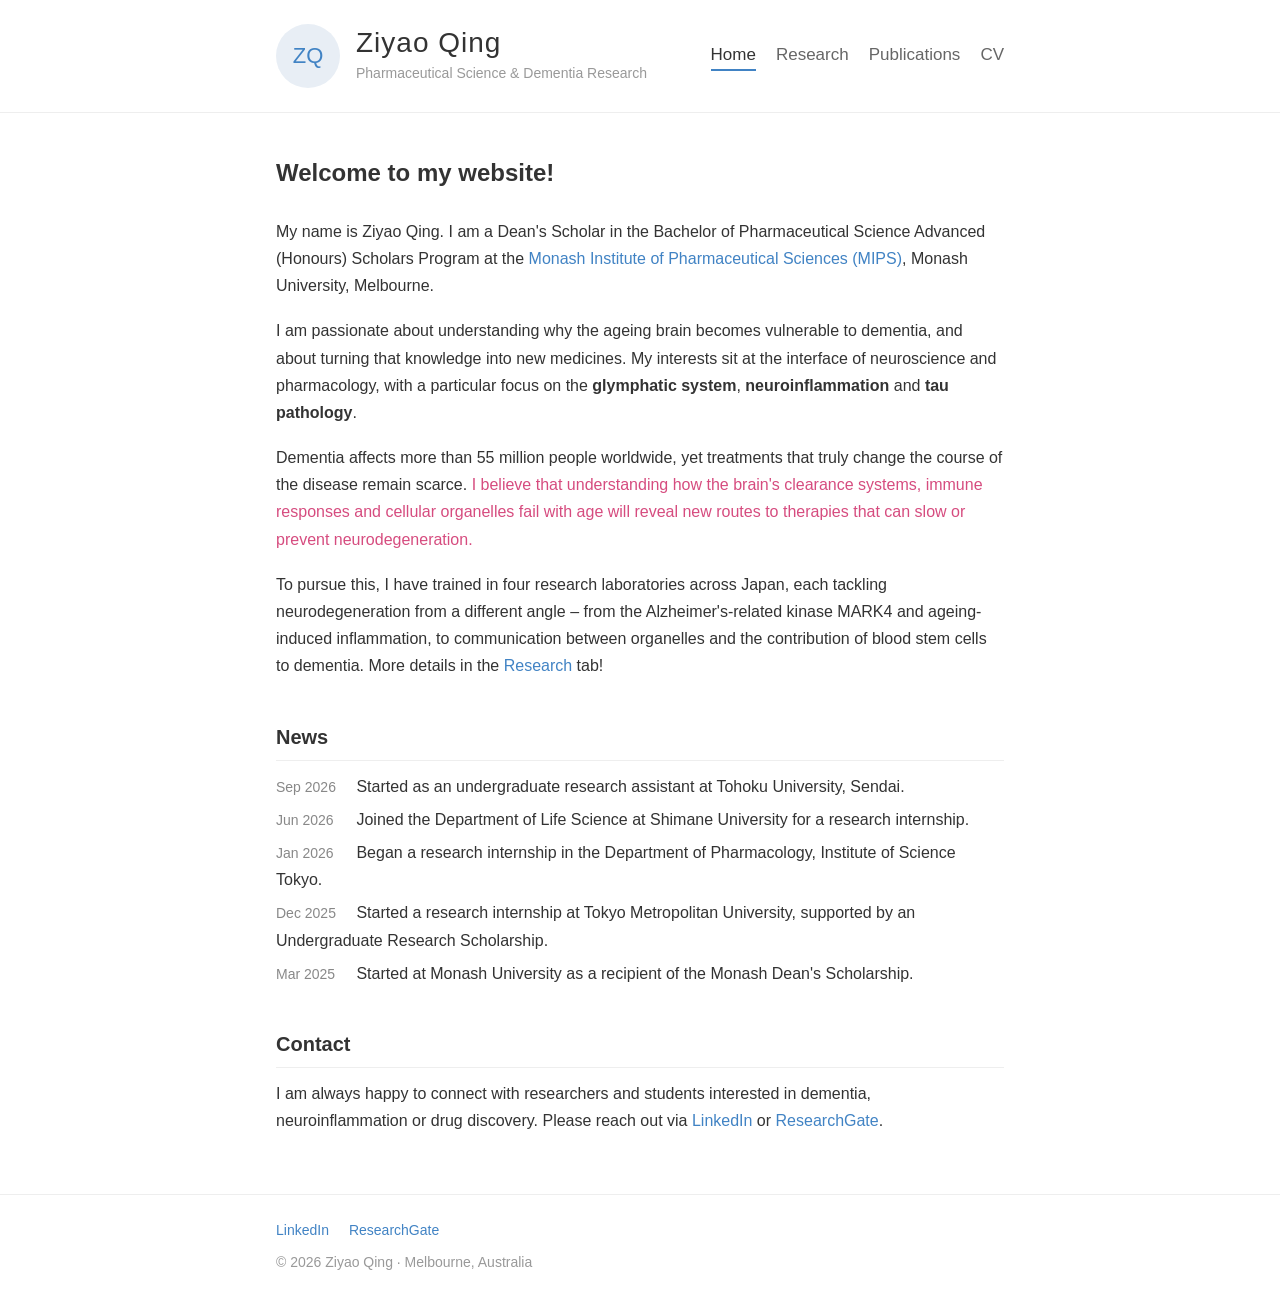
==== index.html @ 4fc3e882 "Initial personal website Co-Authored-By: Claude Opus 5.5 <noreply@anthropic.com>" ====
<!doctype html>
<html lang="en">
<head>
  <meta charset="utf-8">
  <meta name="viewport" content="width=device-width, initial-scale=1">
  <title>Ziyao Qing – Pharmaceutical Science &amp; Dementia Research</title>
  <meta name="description" content="Personal website of Ziyao Qing, Dean's Scholar at the Monash Institute of Pharmaceutical Sciences, researching dementia and drug discovery.">
  <link rel="stylesheet" href="style.css">
</head>
<body>
  <header class="masthead">
    <div class="wrapper">
      <a href="index.html" class="site-avatar"><img src="images/avatar.svg" alt="Ziyao Qing"></a>
      <div class="site-info">
        <a href="index.html" class="site-name">Ziyao Qing</a>
        <p class="site-description">Pharmaceutical Science &amp; Dementia Research</p>
      </div>
      <nav>
        <a href="index.html" class="active">Home</a>
        <a href="research.html">Research</a>
        <a href="publications.html">Publications</a>
        <a href="cv.html">CV</a>
      </nav>
    </div>
  </header>

  <main class="wrapper">
    <h1>Welcome to my website!</h1>

    <p>My name is Ziyao Qing. I am a Dean's Scholar in the Bachelor of Pharmaceutical Science Advanced (Honours) Scholars
      Program at the <a href="https://www.monash.edu/pharm">Monash Institute of Pharmaceutical Sciences (MIPS)</a>, Monash
      University, Melbourne.</p>

    <p>I am passionate about understanding why the ageing brain becomes vulnerable to dementia, and about turning that
      knowledge into new medicines. My interests sit at the interface of neuroscience and pharmacology, with a particular
      focus on the <strong>glymphatic system</strong>, <strong>neuroinflammation</strong> and <strong>tau pathology</strong>.</p>

    <p>Dementia affects more than 55 million people worldwide, yet treatments that truly change the course of the disease
      remain scarce. <span class="highlight">I believe that understanding how the brain's clearance systems, immune responses
      and cellular organelles fail with age will reveal new routes to therapies that can slow or prevent
      neurodegeneration.</span></p>

    <p>To pursue this, I have trained in four research laboratories across Japan, each tackling neurodegeneration from a
      different angle – from the Alzheimer's-related kinase MARK4 and ageing-induced inflammation, to communication between
      organelles and the contribution of blood stem cells to dementia. More details in the
      <a href="research.html">Research</a> tab!</p>

    <h2>News</h2>
    <ul class="plain news">
      <li><span class="meta">Sep 2026</span> Started as an undergraduate research assistant at Tohoku University, Sendai.</li>
      <li><span class="meta">Jun 2026</span> Joined the Department of Life Science at Shimane University for a research internship.</li>
      <li><span class="meta">Jan 2026</span> Began a research internship in the Department of Pharmacology, Institute of Science Tokyo.</li>
      <li><span class="meta">Dec 2025</span> Started a research internship at Tokyo Metropolitan University, supported by an Undergraduate Research Scholarship.</li>
      <li><span class="meta">Mar 2025</span> Started at Monash University as a recipient of the Monash Dean's Scholarship.</li>
    </ul>

    <h2>Contact</h2>
    <p>I am always happy to connect with researchers and students interested in dementia, neuroinflammation or drug
      discovery. Please reach out via <a href="https://www.linkedin.com/in/ziyaoqing8964/">LinkedIn</a> or
      <a href="https://www.researchgate.net/profile/Ziyao-Qing">ResearchGate</a>.</p>
  </main>

  <footer>
    <div class="wrapper">
      <div class="links">
        <a href="https://www.linkedin.com/in/ziyaoqing8964/">LinkedIn</a>
        <a href="https://www.researchgate.net/profile/Ziyao-Qing">ResearchGate</a>
      </div>
      © 2026 Ziyao Qing · Melbourne, Australia
    </div>
  </footer>
</body>
</html>
---- style.css ----
* { box-sizing: border-box; }

html { -webkit-text-size-adjust: 100%; }

body {
  margin: 0;
  background: #fff;
  color: #333;
  font: 16px/1.7 Helvetica, Arial, sans-serif;
}

a { color: #4183C4; text-decoration: none; }
a:hover { text-decoration: underline; }

.wrapper { max-width: 760px; margin: 0 auto; padding: 0 16px; }

/* ---------- header ---------- */
.masthead { border-bottom: 1px solid #eee; padding: 24px 0; margin-bottom: 40px; }
.masthead .wrapper { display: flex; align-items: center; flex-wrap: wrap; gap: 16px; }

.site-avatar img {
  width: 64px; height: 64px; border-radius: 50%; display: block; object-fit: cover;
}

.site-info { flex: 1 1 auto; min-width: 180px; }
.site-name {
  display: block; color: #333; font-size: 28px; font-weight: 300; letter-spacing: 1px;
  line-height: 1.2;
}
.site-name:hover { text-decoration: none; color: #000; }
.site-description { margin: 2px 0 0; color: #999; font-size: 14px; }

nav { display: flex; flex-wrap: wrap; gap: 4px 20px; }
nav a { color: #666; font-size: 17px; font-weight: 300; }
nav a.active { color: #333; border-bottom: 2px solid #4183C4; }
nav a:hover { color: #000; text-decoration: none; }

/* ---------- content ---------- */
h1 { font-size: 24px; margin: 0 0 24px; color: #333; }
h2 { font-size: 20px; margin: 40px 0 12px; padding-bottom: 6px; border-bottom: 1px solid #eee; }
h3 { font-size: 17px; margin: 28px 0 4px; }
p { margin: 0 0 18px; }

.highlight { color: #d64c7f; }

.meta { color: #888; font-size: 14px; margin: 0 0 8px; }
.jp { color: #666; font-size: 14px; margin: 0 0 8px; }

.entry { margin-bottom: 32px; }
.entry .project {
  display: inline-block; margin-top: 4px; padding: 6px 12px; background: #f6f8fa;
  border-left: 3px solid #4183C4; font-size: 14px; color: #555;
}

ul.plain { padding-left: 20px; margin: 0 0 18px; }
ul.plain li { margin-bottom: 6px; }

ul.news { list-style: none; padding-left: 0; }
ul.news .meta { display: inline-block; min-width: 76px; margin: 0; }

.tags { display: flex; flex-wrap: wrap; gap: 8px; margin: 0 0 18px; padding: 0; list-style: none; }
.tags li { background: #f3f6fa; color: #4a5a6a; padding: 2px 10px; border-radius: 12px; font-size: 14px; }

.placeholder { color: #999; font-style: italic; }

/* ---------- footer ---------- */
footer { border-top: 1px solid #eee; margin-top: 60px; padding: 24px 0 40px; color: #999; font-size: 14px; }
footer .links { display: flex; flex-wrap: wrap; gap: 8px 20px; margin-bottom: 8px; }

@media (max-width: 600px) {
  .masthead { margin-bottom: 28px; }
  nav { width: 100%; }
  .site-name { font-size: 24px; }
}
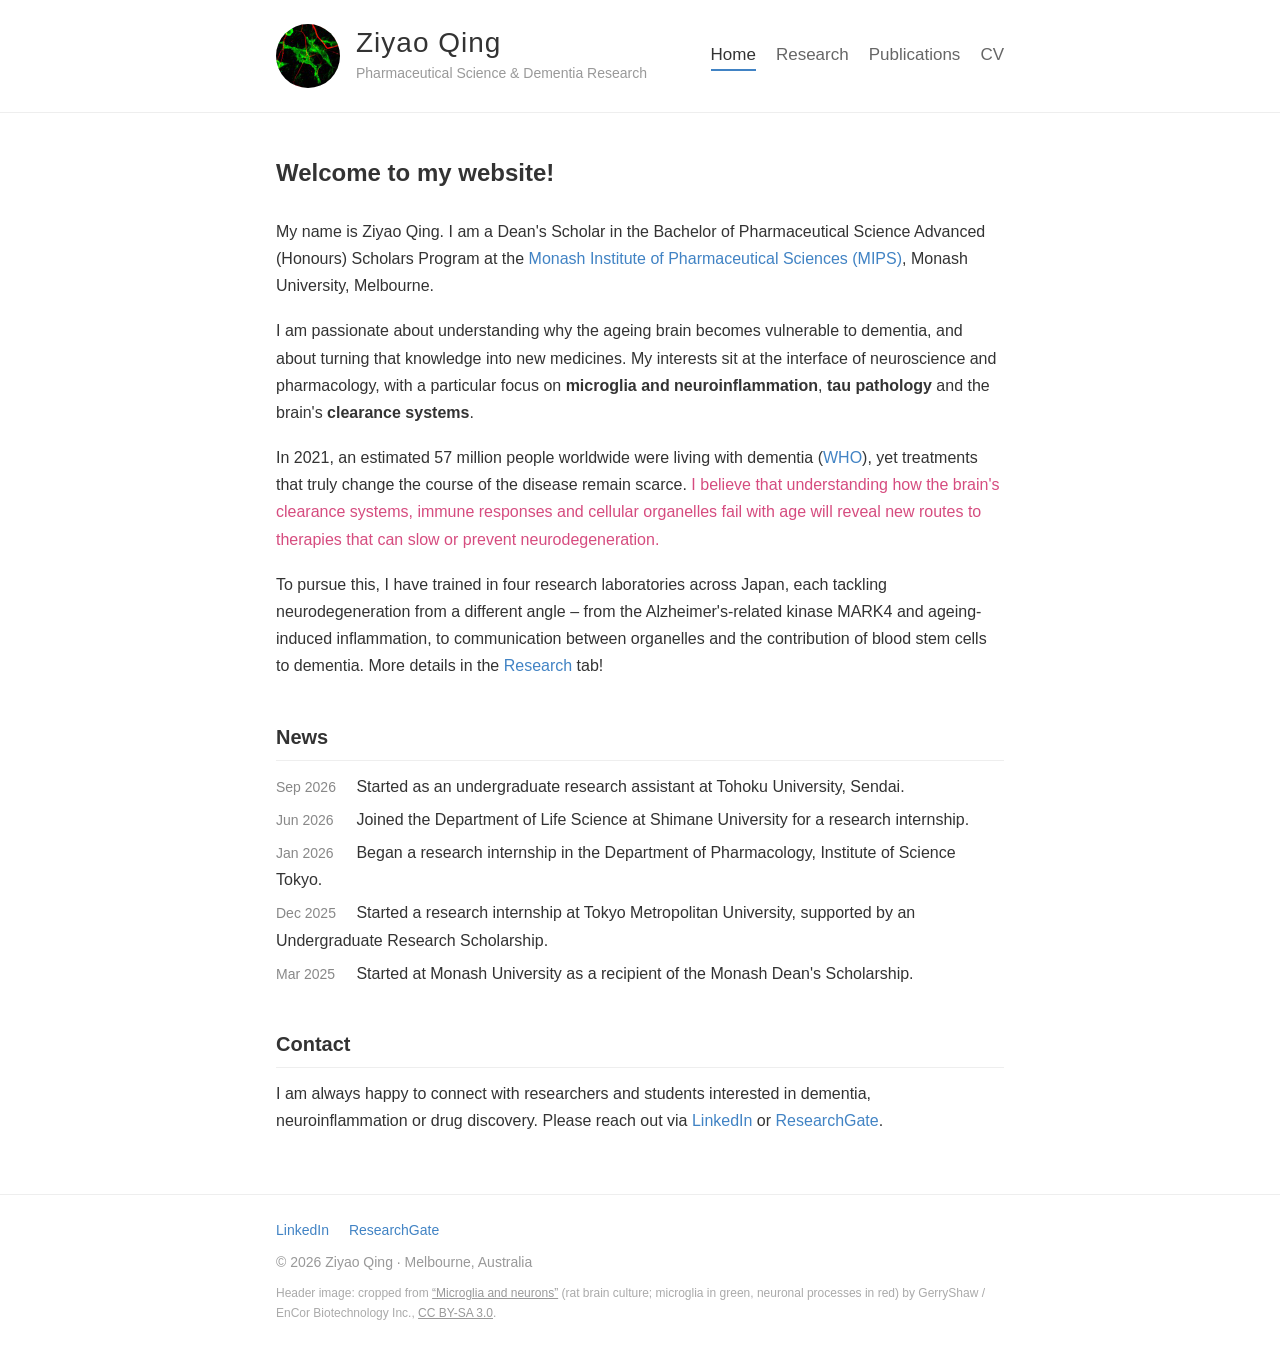
==== commit b3a43c06: "Use microglia image as avatar; update content - Replace placeholder avatar with a cropped microglia " ====
--- a/index.html
+++ b/index.html
@@ -5,17 +5,18 @@
   <meta name="viewport" content="width=device-width, initial-scale=1">
   <title>Ziyao Qing – Pharmaceutical Science &amp; Dementia Research</title>
   <meta name="description" content="Personal website of Ziyao Qing, Dean's Scholar at the Monash Institute of Pharmaceutical Sciences, researching dementia and drug discovery.">
+  <link rel="icon" type="image/png" href="images/favicon.png">
   <link rel="stylesheet" href="style.css">
 </head>
 <body>
   <header class="masthead">
     <div class="wrapper">
-      <a href="index.html" class="site-avatar"><img src="images/avatar.svg" alt="Ziyao Qing"></a>
+      <a href="index.html" class="site-avatar"><img src="images/avatar.jpg" alt="Microglia (green) and neurons (red) in a rat brain culture" width="64" height="64"></a>
       <div class="site-info">
         <a href="index.html" class="site-name">Ziyao Qing</a>
         <p class="site-description">Pharmaceutical Science &amp; Dementia Research</p>
       </div>
-      <nav>
+      <nav aria-label="Main">
         <a href="index.html" class="active">Home</a>
         <a href="research.html">Research</a>
         <a href="publications.html">Publications</a>
@@ -33,10 +34,12 @@
 
     <p>I am passionate about understanding why the ageing brain becomes vulnerable to dementia, and about turning that
       knowledge into new medicines. My interests sit at the interface of neuroscience and pharmacology, with a particular
-      focus on the <strong>glymphatic system</strong>, <strong>neuroinflammation</strong> and <strong>tau pathology</strong>.</p>
+      focus on <strong>microglia and neuroinflammation</strong>, <strong>tau pathology</strong> and the brain's
+      <strong>clearance systems</strong>.</p>
 
-    <p>Dementia affects more than 55 million people worldwide, yet treatments that truly change the course of the disease
-      remain scarce. <span class="highlight">I believe that understanding how the brain's clearance systems, immune responses
+    <p>In 2021, an estimated 57 million people worldwide were living with dementia
+      (<a href="https://www.who.int/news-room/fact-sheets/detail/dementia">WHO</a>), yet treatments that truly change the
+      course of the disease remain scarce. <span class="highlight">I believe that understanding how the brain's clearance systems, immune responses
       and cellular organelles fail with age will reveal new routes to therapies that can slow or prevent
       neurodegeneration.</span></p>
 
@@ -67,6 +70,7 @@
         <a href="https://www.researchgate.net/profile/Ziyao-Qing">ResearchGate</a>
       </div>
       © 2026 Ziyao Qing · Melbourne, Australia
+      <p class="credit">Header image: cropped from <a href="https://commons.wikimedia.org/wiki/File:Microglia_and_neurons.jpg">“Microglia and neurons”</a> (rat brain culture; microglia in green, neuronal processes in red) by GerryShaw / EnCor Biotechnology Inc., <a href="https://creativecommons.org/licenses/by-sa/3.0/">CC BY-SA 3.0</a>.</p>
     </div>
   </footer>
 </body>
--- a/style.css
+++ b/style.css
@@ -65,6 +65,8 @@
 
 /* ---------- footer ---------- */
 footer { border-top: 1px solid #eee; margin-top: 60px; padding: 24px 0 40px; color: #999; font-size: 14px; }
+footer .credit { margin: 8px 0 0; font-size: 12px; color: #aaa; }
+footer .credit a { color: #999; text-decoration: underline; }
 footer .links { display: flex; flex-wrap: wrap; gap: 8px 20px; margin-bottom: 8px; }
 
 @media (max-width: 600px) {
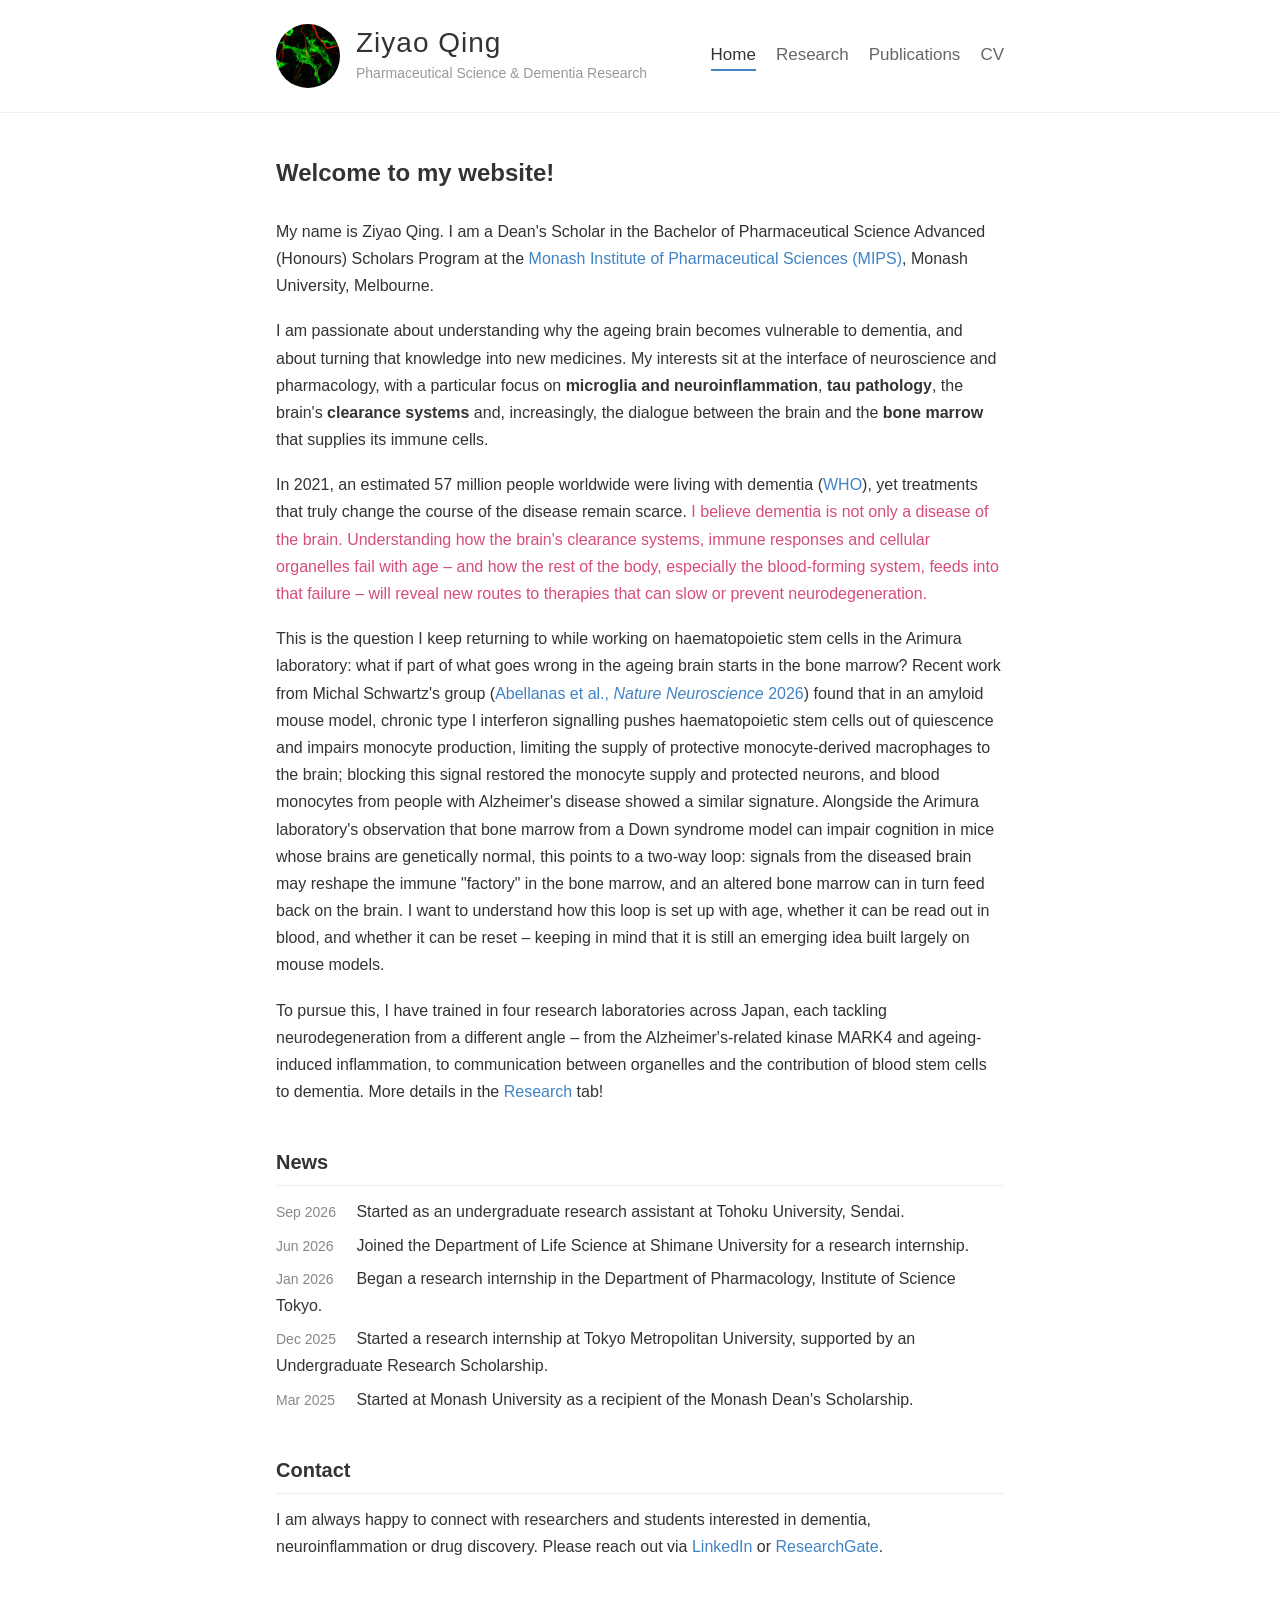
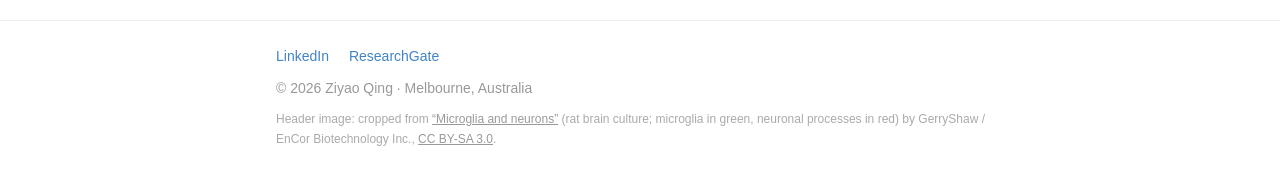
==== commit 113264ca: "Add brain–bone marrow axis to research interests and intro Frame dementia as partly systemic, citing" ====
--- a/index.html
+++ b/index.html
@@ -34,14 +34,28 @@
 
     <p>I am passionate about understanding why the ageing brain becomes vulnerable to dementia, and about turning that
       knowledge into new medicines. My interests sit at the interface of neuroscience and pharmacology, with a particular
-      focus on <strong>microglia and neuroinflammation</strong>, <strong>tau pathology</strong> and the brain's
-      <strong>clearance systems</strong>.</p>
+      focus on <strong>microglia and neuroinflammation</strong>, <strong>tau pathology</strong>, the brain's
+      <strong>clearance systems</strong> and, increasingly, the dialogue between the brain and the
+      <strong>bone marrow</strong> that supplies its immune cells.</p>
 
     <p>In 2021, an estimated 57 million people worldwide were living with dementia
       (<a href="https://www.who.int/news-room/fact-sheets/detail/dementia">WHO</a>), yet treatments that truly change the
-      course of the disease remain scarce. <span class="highlight">I believe that understanding how the brain's clearance systems, immune responses
-      and cellular organelles fail with age will reveal new routes to therapies that can slow or prevent
-      neurodegeneration.</span></p>
+      course of the disease remain scarce. <span class="highlight">I believe dementia is not only a disease of the brain. Understanding how the
+      brain's clearance systems, immune responses and cellular organelles fail with age – and how the rest of the body,
+      especially the blood-forming system, feeds into that failure – will reveal new routes to therapies that can slow or
+      prevent neurodegeneration.</span></p>
+
+    <p>This is the question I keep returning to while working on haematopoietic stem cells in the Arimura laboratory: what if
+      part of what goes wrong in the ageing brain starts in the bone marrow? Recent work from Michal Schwartz's group
+      (<a href="https://doi.org/10.1038/s41593-026-02417-7">Abellanas et al., <em>Nature Neuroscience</em> 2026</a>) found that in an amyloid mouse model, chronic type I interferon signalling pushes
+      haematopoietic stem cells out of quiescence and impairs monocyte production, limiting the supply of protective
+      monocyte-derived macrophages to the brain; blocking this signal restored the monocyte supply and protected neurons,
+      and blood monocytes from people with Alzheimer's disease showed a similar signature. Alongside the Arimura
+      laboratory's observation that bone marrow from a Down syndrome model can impair cognition in mice whose brains are
+      genetically normal, this points to a two-way loop: signals from the diseased brain may reshape the immune "factory"
+      in the bone marrow, and an altered bone marrow can in turn feed back on the brain. I want to understand how this loop
+      is set up with age, whether it can be read out in blood, and whether it can be reset – keeping in mind that it is
+      still an emerging idea built largely on mouse models.</p>
 
     <p>To pursue this, I have trained in four research laboratories across Japan, each tackling neurodegeneration from a
       different angle – from the Alzheimer's-related kinase MARK4 and ageing-induced inflammation, to communication between
--- a/style.css
+++ b/style.css
@@ -61,6 +61,10 @@
 .tags { display: flex; flex-wrap: wrap; gap: 8px; margin: 0 0 18px; padding: 0; list-style: none; }
 .tags li { background: #f3f6fa; color: #4a5a6a; padding: 2px 10px; border-radius: 12px; font-size: 14px; }
 
+.entry .refs { margin: 10px 0 0; font-size: 13px; color: #777; line-height: 1.6; }
+
+.note { color: #666; font-size: 14px; background: #f8f9fb; border-left: 3px solid #ccd5df; padding: 8px 12px; }
+
 .placeholder { color: #999; font-style: italic; }
 
 /* ---------- footer ---------- */
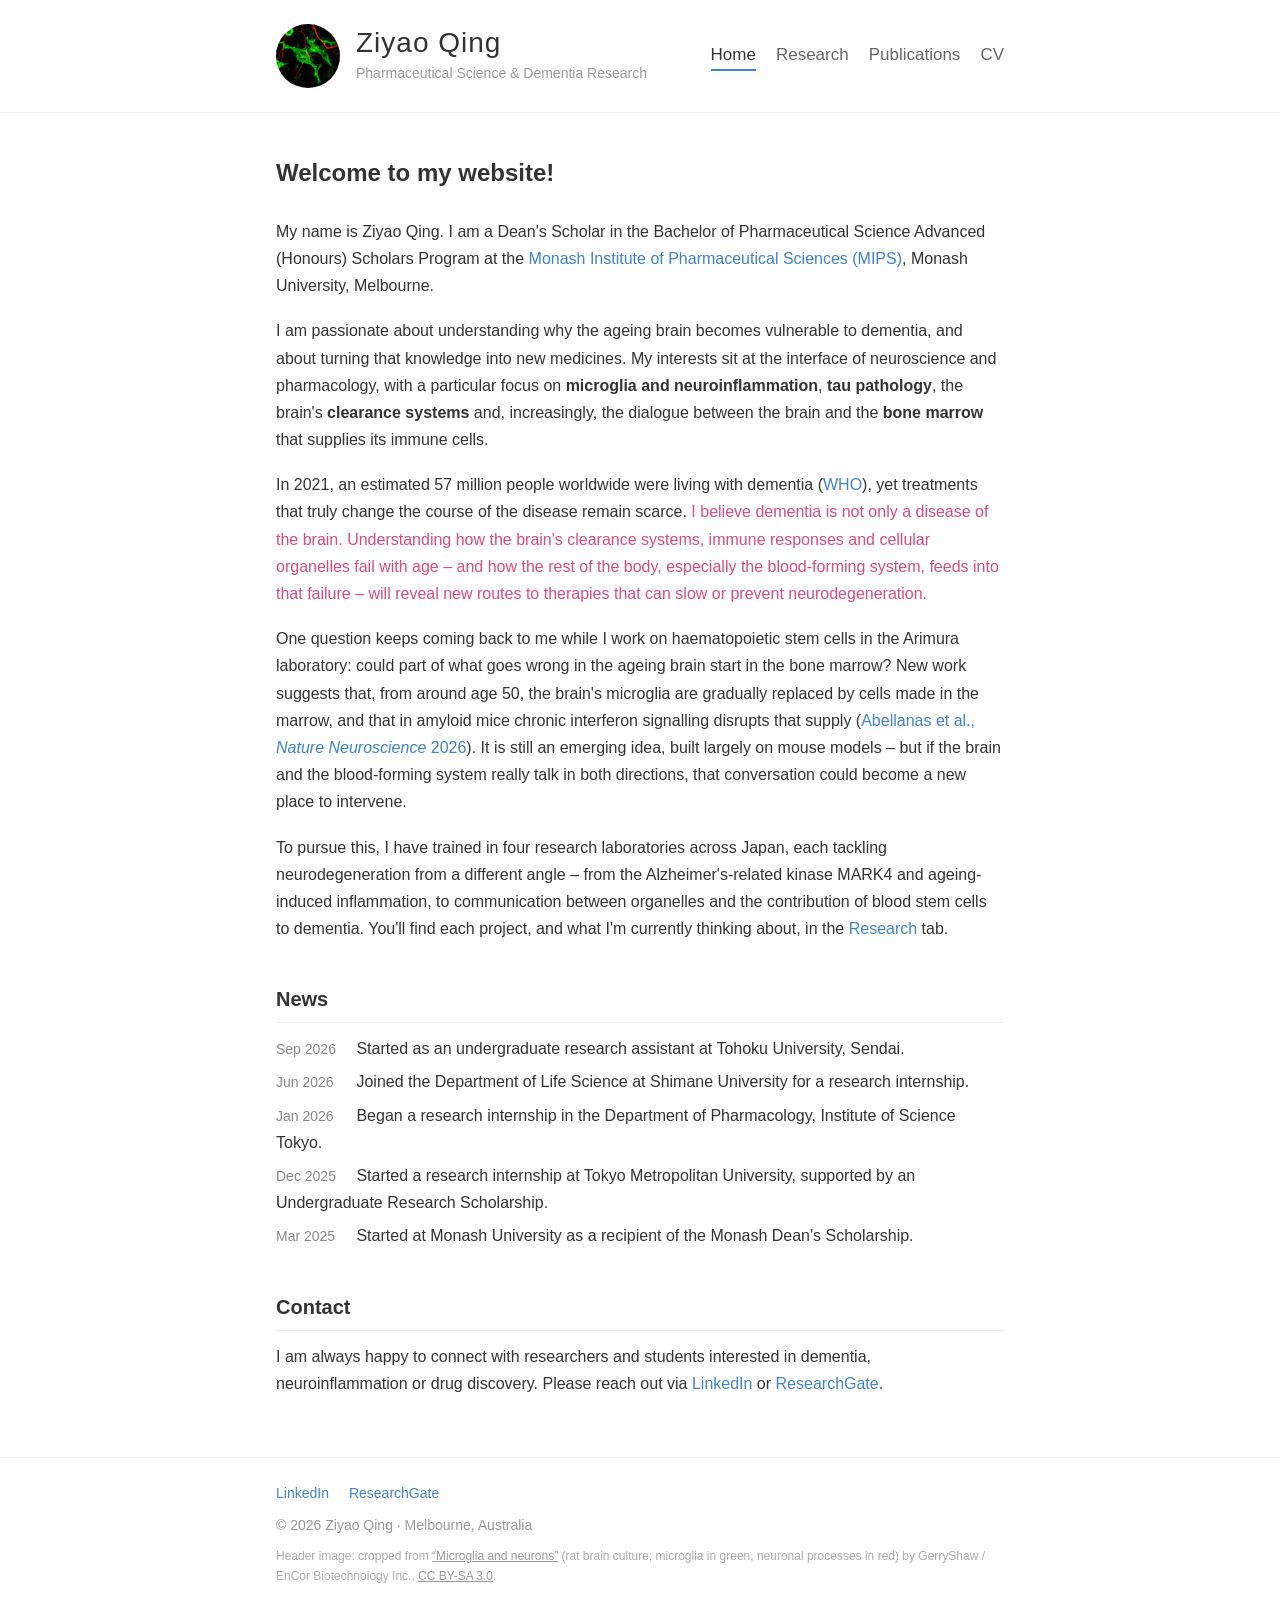
==== commit 67994ab8: "Unify research entries; add Alzforum-informed reflections Each placement now follows: question, host" ====
--- a/index.html
+++ b/index.html
@@ -45,22 +45,18 @@
       especially the blood-forming system, feeds into that failure – will reveal new routes to therapies that can slow or
       prevent neurodegeneration.</span></p>
 
-    <p>This is the question I keep returning to while working on haematopoietic stem cells in the Arimura laboratory: what if
-      part of what goes wrong in the ageing brain starts in the bone marrow? Recent work from Michal Schwartz's group
-      (<a href="https://doi.org/10.1038/s41593-026-02417-7">Abellanas et al., <em>Nature Neuroscience</em> 2026</a>) found that in an amyloid mouse model, chronic type I interferon signalling pushes
-      haematopoietic stem cells out of quiescence and impairs monocyte production, limiting the supply of protective
-      monocyte-derived macrophages to the brain; blocking this signal restored the monocyte supply and protected neurons,
-      and blood monocytes from people with Alzheimer's disease showed a similar signature. Alongside the Arimura
-      laboratory's observation that bone marrow from a Down syndrome model can impair cognition in mice whose brains are
-      genetically normal, this points to a two-way loop: signals from the diseased brain may reshape the immune "factory"
-      in the bone marrow, and an altered bone marrow can in turn feed back on the brain. I want to understand how this loop
-      is set up with age, whether it can be read out in blood, and whether it can be reset – keeping in mind that it is
-      still an emerging idea built largely on mouse models.</p>
+    <p>One question keeps coming back to me while I work on haematopoietic stem cells in the Arimura laboratory: could
+      part of what goes wrong in the ageing brain start in the bone marrow? New work suggests that, from around age 50,
+      the brain's microglia are gradually replaced by cells made in the marrow, and that in amyloid mice chronic
+      interferon signalling disrupts that supply
+      (<a href="https://doi.org/10.1038/s41593-026-02417-7">Abellanas et al., <em>Nature Neuroscience</em> 2026</a>). It is
+      still an emerging idea, built largely on mouse models – but if the brain and the blood-forming system really talk in
+      both directions, that conversation could become a new place to intervene.</p>
 
     <p>To pursue this, I have trained in four research laboratories across Japan, each tackling neurodegeneration from a
       different angle – from the Alzheimer's-related kinase MARK4 and ageing-induced inflammation, to communication between
-      organelles and the contribution of blood stem cells to dementia. More details in the
-      <a href="research.html">Research</a> tab!</p>
+      organelles and the contribution of blood stem cells to dementia. You'll find each project, and what I'm currently
+      thinking about, in the <a href="research.html">Research</a> tab.</p>
 
     <h2>News</h2>
     <ul class="plain news">
--- a/style.css
+++ b/style.css
@@ -61,6 +61,8 @@
 .tags { display: flex; flex-wrap: wrap; gap: 8px; margin: 0 0 18px; padding: 0; list-style: none; }
 .tags li { background: #f3f6fa; color: #4a5a6a; padding: 2px 10px; border-radius: 12px; font-size: 14px; }
 
+.entry .thoughts { background: #fbf7fa; border-left: 3px solid #d64c7f; padding: 10px 14px; border-radius: 0 6px 6px 0; }
+
 .entry .refs { margin: 10px 0 0; font-size: 13px; color: #777; line-height: 1.6; }
 
 .note { color: #666; font-size: 14px; background: #f8f9fb; border-left: 3px solid #ccd5df; padding: 8px 12px; }
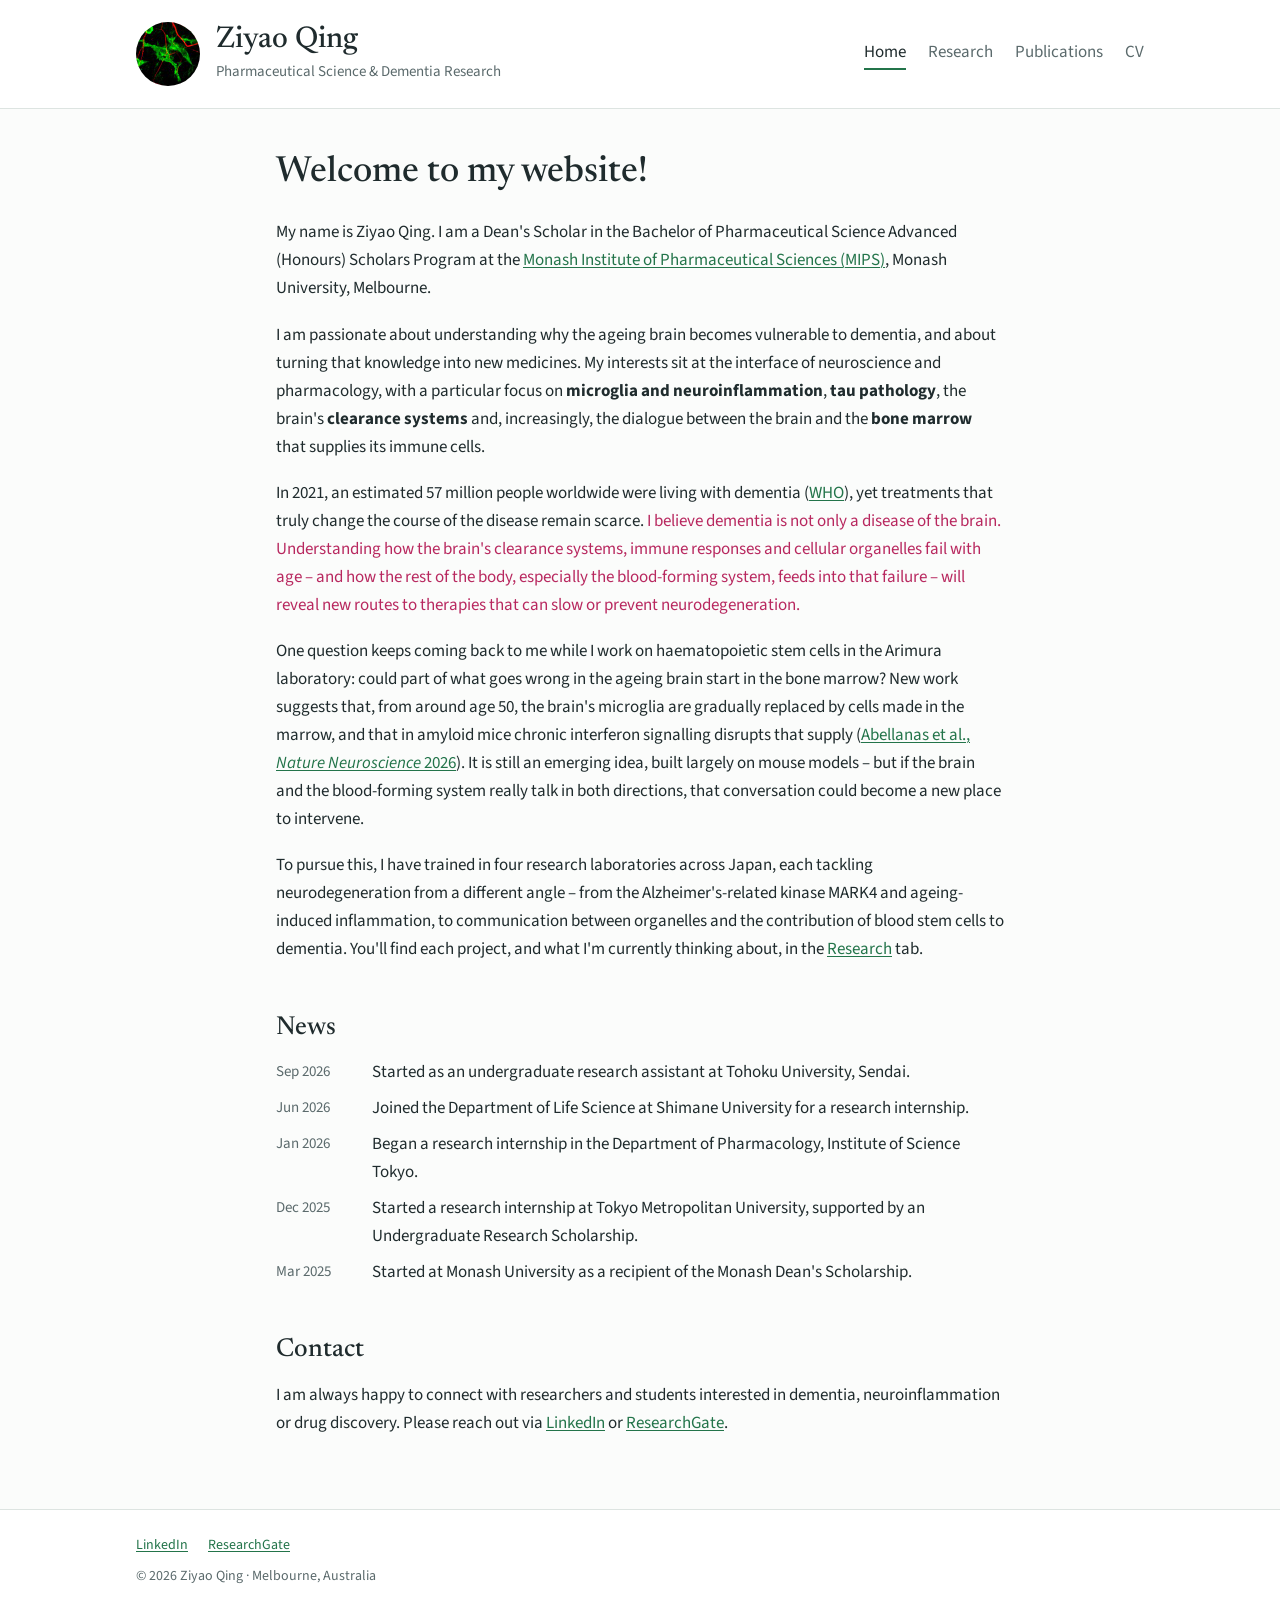
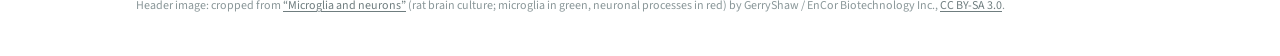
==== commit 8bf95a7b: "Redesign research page with figures; refresh site typography - Research page: question-led hero, the" ====
--- a/index.html
+++ b/index.html
@@ -6,6 +6,9 @@
   <title>Ziyao Qing – Pharmaceutical Science &amp; Dementia Research</title>
   <meta name="description" content="Personal website of Ziyao Qing, Dean's Scholar at the Monash Institute of Pharmaceutical Sciences, researching dementia and drug discovery.">
   <link rel="icon" type="image/png" href="images/favicon.png">
+  <link rel="preconnect" href="https://fonts.googleapis.com">
+  <link rel="preconnect" href="https://fonts.gstatic.com" crossorigin>
+  <link rel="stylesheet" href="https://fonts.googleapis.com/css2?family=Newsreader:opsz,wght@6..72,400;6..72,500&family=Source+Sans+3:wght@400;600&display=swap">
   <link rel="stylesheet" href="style.css">
 </head>
 <body>
--- a/style.css
+++ b/style.css
@@ -1,82 +1,144 @@
+/* ---------- tokens ---------- */
+:root {
+  --paper: #fbfcfb;
+  --ink: #1f2b2d;
+  --muted: #5b6a6c;
+  --rule: #dde4e1;
+  --panel: #f1f5f2;
+  --glia: #23744a;        /* microglia green, from the avatar micrograph */
+  --glia-soft: #e3efe7;
+  --neurite: #b8285f;     /* neurite magenta, used sparingly */
+  --neurite-soft: #f8edf2;
+  --serif: "Newsreader", Georgia, "Times New Roman", serif;
+  --sans: "Source Sans 3", "Source Sans Pro", Helvetica, Arial, sans-serif;
+}
+
 * { box-sizing: border-box; }
-
 html { -webkit-text-size-adjust: 100%; }
 
 body {
   margin: 0;
-  background: #fff;
-  color: #333;
-  font: 16px/1.7 Helvetica, Arial, sans-serif;
+  background: var(--paper);
+  color: var(--ink);
+  font: 17px/1.65 var(--sans);
 }
 
-a { color: #4183C4; text-decoration: none; }
-a:hover { text-decoration: underline; }
+a { color: var(--glia); text-decoration: underline; text-decoration-thickness: 1px; text-underline-offset: 2px; }
+a:hover { color: #175636; text-decoration-thickness: 2px; }
+a:focus-visible { outline: 2px solid var(--glia); outline-offset: 2px; border-radius: 2px; }
 
 .wrapper { max-width: 760px; margin: 0 auto; padding: 0 16px; }
+.wrapper.wide { max-width: 1040px; }
 
 /* ---------- header ---------- */
-.masthead { border-bottom: 1px solid #eee; padding: 24px 0; margin-bottom: 40px; }
-.masthead .wrapper { display: flex; align-items: center; flex-wrap: wrap; gap: 16px; }
+.masthead { border-bottom: 1px solid var(--rule); padding: 22px 0; margin-bottom: 44px; background: #fff; }
+.masthead .wrapper { display: flex; align-items: center; flex-wrap: wrap; gap: 16px; max-width: 1040px; }
 
-.site-avatar img {
-  width: 64px; height: 64px; border-radius: 50%; display: block; object-fit: cover;
-}
+.site-avatar img { width: 64px; height: 64px; border-radius: 50%; display: block; object-fit: cover; }
 
 .site-info { flex: 1 1 auto; min-width: 180px; }
 .site-name {
-  display: block; color: #333; font-size: 28px; font-weight: 300; letter-spacing: 1px;
-  line-height: 1.2;
+  display: block; color: var(--ink); font-family: var(--serif); font-size: 30px; font-weight: 500;
+  line-height: 1.15; text-decoration: none;
 }
-.site-name:hover { text-decoration: none; color: #000; }
-.site-description { margin: 2px 0 0; color: #999; font-size: 14px; }
+.site-name:hover { color: var(--ink); }
+.site-description { margin: 2px 0 0; color: var(--muted); font-size: 15px; }
 
-nav { display: flex; flex-wrap: wrap; gap: 4px 20px; }
-nav a { color: #666; font-size: 17px; font-weight: 300; }
-nav a.active { color: #333; border-bottom: 2px solid #4183C4; }
-nav a:hover { color: #000; text-decoration: none; }
+nav { display: flex; flex-wrap: wrap; gap: 4px 22px; }
+nav a { color: var(--muted); font-size: 17px; text-decoration: none; padding-bottom: 2px; border-bottom: 2px solid transparent; }
+nav a.active { color: var(--ink); border-bottom-color: var(--glia); }
+nav a:hover { color: var(--ink); }
 
 /* ---------- content ---------- */
-h1 { font-size: 24px; margin: 0 0 24px; color: #333; }
-h2 { font-size: 20px; margin: 40px 0 12px; padding-bottom: 6px; border-bottom: 1px solid #eee; }
-h3 { font-size: 17px; margin: 28px 0 4px; }
+h1, h2, h3 { font-family: var(--serif); font-weight: 500; color: var(--ink); }
+h1 { font-size: 36px; line-height: 1.15; margin: 0 0 24px; }
+h2 { font-size: 26px; line-height: 1.25; margin: 48px 0 14px; }
+h3 { font-size: 20px; line-height: 1.3; margin: 28px 0 4px; }
 p { margin: 0 0 18px; }
 
-.highlight { color: #d64c7f; }
+.highlight { color: var(--neurite); }
 
-.meta { color: #888; font-size: 14px; margin: 0 0 8px; }
-.jp { color: #666; font-size: 14px; margin: 0 0 8px; }
+.meta { color: var(--muted); font-size: 15px; margin: 0 0 8px; }
 
 .entry { margin-bottom: 32px; }
 .entry .project {
-  display: inline-block; margin-top: 4px; padding: 6px 12px; background: #f6f8fa;
-  border-left: 3px solid #4183C4; font-size: 14px; color: #555;
+  display: inline-block; margin-top: 4px; padding: 6px 12px; background: var(--panel);
+  border-left: 3px solid var(--glia); font-size: 15px; color: var(--muted);
 }
 
 ul.plain { padding-left: 20px; margin: 0 0 18px; }
 ul.plain li { margin-bottom: 6px; }
 
 ul.news { list-style: none; padding-left: 0; }
-ul.news .meta { display: inline-block; min-width: 76px; margin: 0; }
+ul.news li { display: grid; grid-template-columns: 84px 1fr; gap: 0 12px; margin-bottom: 8px; }
+ul.news .meta { margin: 0; padding-top: 2px; }
 
 .tags { display: flex; flex-wrap: wrap; gap: 8px; margin: 0 0 18px; padding: 0; list-style: none; }
-.tags li { background: #f3f6fa; color: #4a5a6a; padding: 2px 10px; border-radius: 12px; font-size: 14px; }
+.tags li { background: var(--glia-soft); color: #1d5b3b; padding: 2px 12px; border-radius: 999px; font-size: 15px; }
 
-.entry .thoughts { background: #fbf7fa; border-left: 3px solid #d64c7f; padding: 10px 14px; border-radius: 0 6px 6px 0; }
+.placeholder { color: var(--muted); font-style: italic; }
+.note { color: var(--muted); font-size: 15px; }
 
-.entry .refs { margin: 10px 0 0; font-size: 13px; color: #777; line-height: 1.6; }
+/* ---------- research page ---------- */
+.research-hero { padding: 8px 0 8px; }
+.research-hero .question {
+  font-family: var(--serif); font-size: clamp(30px, 4.6vw, 46px); line-height: 1.12; font-weight: 400;
+  margin: 0 0 22px; max-width: 22ch;
+}
+.research-hero .lede { font-size: 19px; max-width: 62ch; color: #33413f; }
 
-.note { color: #666; font-size: 14px; background: #f8f9fb; border-left: 3px solid #ccd5df; padding: 8px 12px; }
+.ways { display: grid; grid-template-columns: repeat(2, minmax(0, 1fr)); gap: 14px; margin: 28px 0 8px; padding: 0; list-style: none; }
+.ways a {
+  display: grid; grid-template-columns: 76px 1fr; gap: 14px; align-items: center; padding: 12px;
+  background: #fff; border: 1px solid var(--rule); border-radius: 10px; text-decoration: none; color: var(--ink);
+}
+.ways a:hover { border-color: var(--glia); }
+.ways img { width: 76px; height: 76px; object-fit: contain; background: var(--panel); border-radius: 6px; }
+.ways strong { display: block; font-family: var(--serif); font-weight: 500; font-size: 18px; line-height: 1.25; }
+.ways a > span > span { display: block; color: var(--muted); font-size: 14px; }
 
-.placeholder { color: #999; font-style: italic; }
+.interests { margin-top: 8px; }
+.interests ul.plain { max-width: 68ch; }
+
+.theme { border-top: 1px solid var(--rule); padding-top: 40px; margin-top: 56px; }
+.theme-place { color: var(--muted); font-size: 15px; margin: 0 0 6px; }
+.theme h2 { font-size: clamp(26px, 3.4vw, 34px); line-height: 1.18; font-weight: 400; margin: 0 0 6px; max-width: 26ch; }
+.theme-topic { font-size: 16px; color: var(--muted); margin: 0 0 24px; }
+.theme-topic strong { color: var(--ink); font-weight: 600; }
+
+.theme-body { display: grid; grid-template-columns: minmax(0, 1.15fr) minmax(0, 1fr); gap: 36px; align-items: start; }
+.theme-body p { max-width: 62ch; }
+.run-in { font-weight: 600; }
+
+.fig { margin: 0; background: #fff; border: 1px solid var(--rule); border-radius: 10px; padding: 14px; }
+.fig img { display: block; margin: 0 auto; max-width: 100%; height: auto; }
+.fig figcaption { font-size: 14px; line-height: 1.5; color: var(--muted); margin-top: 12px; }
+.fig figcaption b { color: var(--ink); font-weight: 600; }
+.fig .credit { display: block; margin-top: 6px; font-size: 13px; }
+
+.thoughts {
+  margin: 28px 0 0; padding: 18px 22px; background: var(--neurite-soft);
+  border-left: 3px solid var(--neurite); border-radius: 0 10px 10px 0;
+}
+.thoughts h3 { font-size: 19px; margin: 0 0 8px; color: #7c1c41; }
+.thoughts p { margin: 0; max-width: 72ch; }
+
+.refs { margin: 18px 0 0; font-size: 14px; color: var(--muted); line-height: 1.6; max-width: 90ch; }
+.refs b { color: var(--ink); font-weight: 600; }
 
 /* ---------- footer ---------- */
-footer { border-top: 1px solid #eee; margin-top: 60px; padding: 24px 0 40px; color: #999; font-size: 14px; }
-footer .credit { margin: 8px 0 0; font-size: 12px; color: #aaa; }
-footer .credit a { color: #999; text-decoration: underline; }
+footer { border-top: 1px solid var(--rule); margin-top: 72px; padding: 24px 0 40px; color: var(--muted); font-size: 14px; background: #fff; }
+footer .wrapper { max-width: 1040px; }
 footer .links { display: flex; flex-wrap: wrap; gap: 8px 20px; margin-bottom: 8px; }
+footer .credit { margin: 8px 0 0; font-size: 12px; color: #8a9799; }
+footer .credit a { color: #6f7d7f; }
 
-@media (max-width: 600px) {
+@media (max-width: 760px) {
+  body { font-size: 16.5px; }
   .masthead { margin-bottom: 28px; }
   nav { width: 100%; }
-  .site-name { font-size: 24px; }
+  .site-name { font-size: 26px; }
+  .ways { grid-template-columns: 1fr; }
+  .theme-body { grid-template-columns: 1fr; gap: 20px; }
+  .theme { margin-top: 40px; padding-top: 30px; }
 }
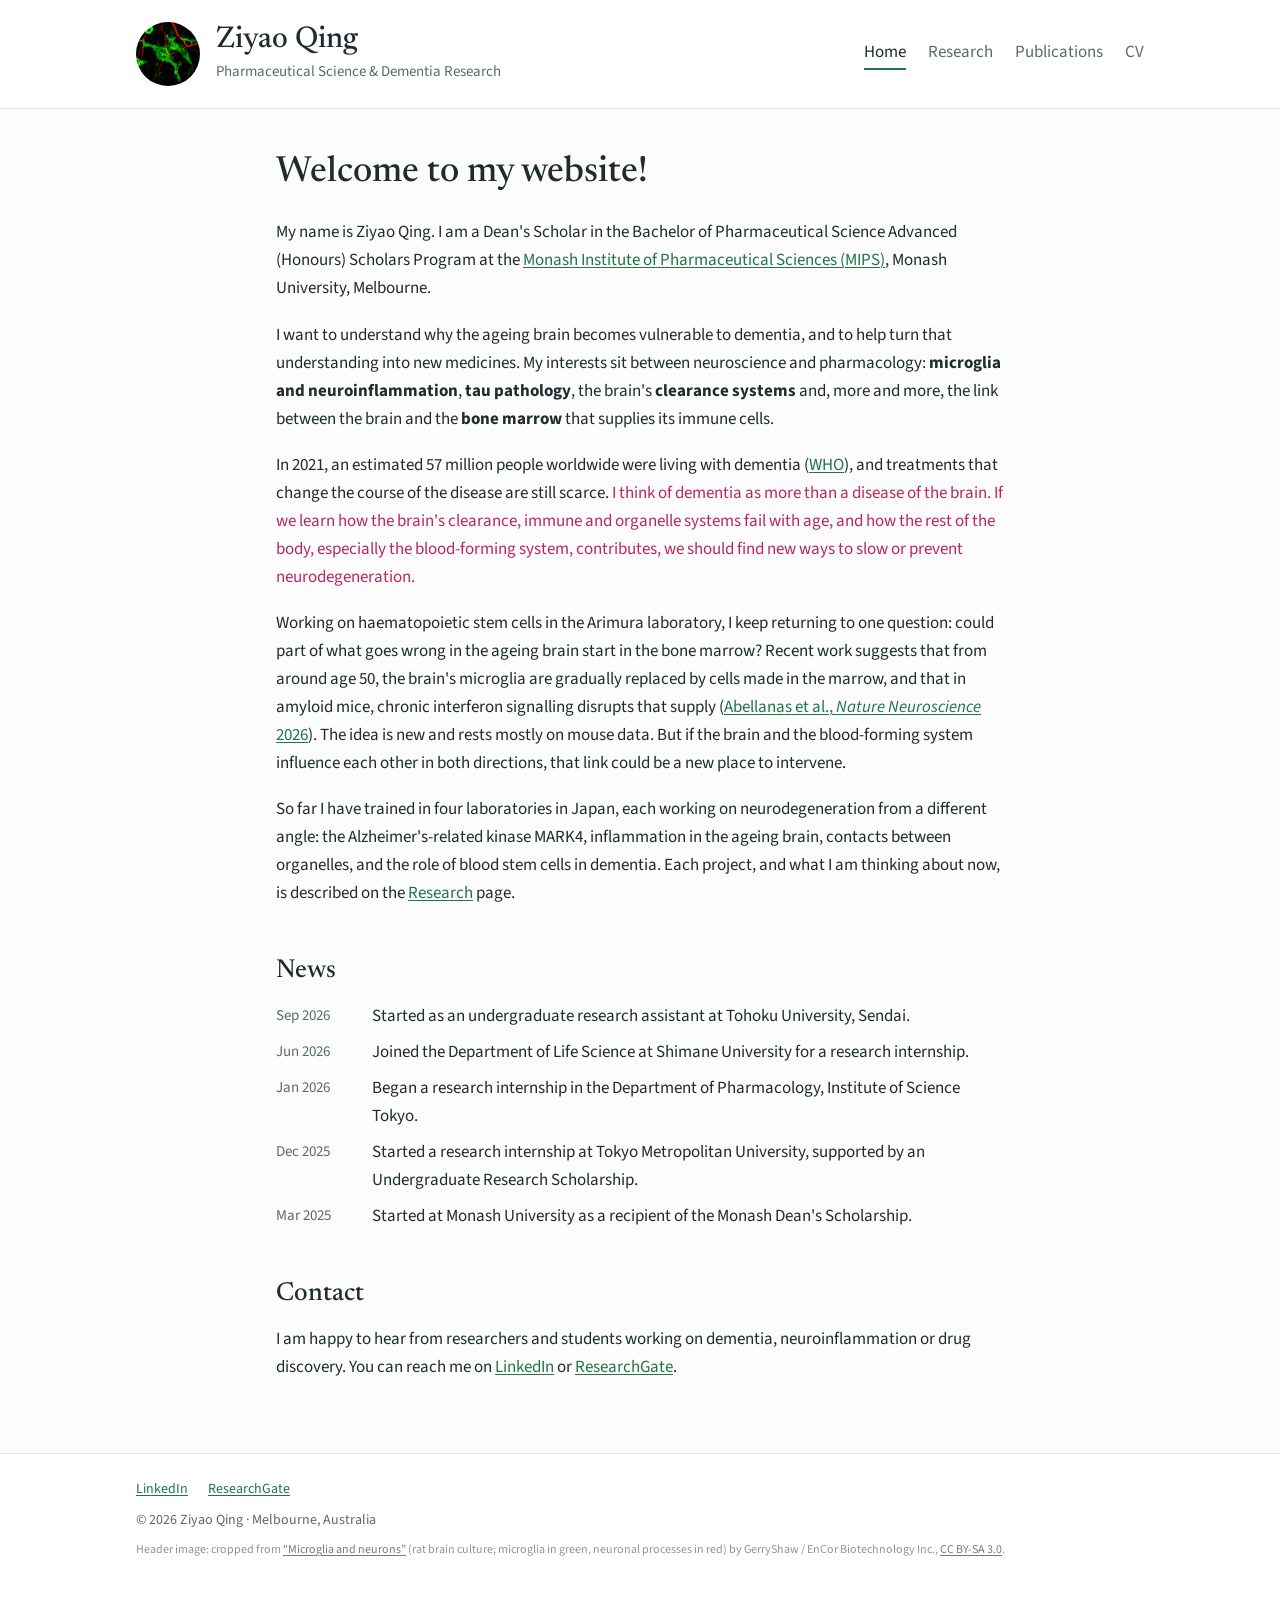
==== commit 16501fd1: "Add English figures with credits, plainer copy, Coming soon placeholders, JTBA name Co-Authored-By: " ====
--- a/index.html
+++ b/index.html
@@ -35,31 +35,30 @@
       Program at the <a href="https://www.monash.edu/pharm">Monash Institute of Pharmaceutical Sciences (MIPS)</a>, Monash
       University, Melbourne.</p>
 
-    <p>I am passionate about understanding why the ageing brain becomes vulnerable to dementia, and about turning that
-      knowledge into new medicines. My interests sit at the interface of neuroscience and pharmacology, with a particular
-      focus on <strong>microglia and neuroinflammation</strong>, <strong>tau pathology</strong>, the brain's
-      <strong>clearance systems</strong> and, increasingly, the dialogue between the brain and the
-      <strong>bone marrow</strong> that supplies its immune cells.</p>
+    <p>I want to understand why the ageing brain becomes vulnerable to dementia, and to help turn that understanding
+      into new medicines. My interests sit between neuroscience and pharmacology: <strong>microglia and
+      neuroinflammation</strong>, <strong>tau pathology</strong>, the brain's <strong>clearance systems</strong> and, more
+      and more, the link between the brain and the <strong>bone marrow</strong> that supplies its immune cells.</p>
 
     <p>In 2021, an estimated 57 million people worldwide were living with dementia
-      (<a href="https://www.who.int/news-room/fact-sheets/detail/dementia">WHO</a>), yet treatments that truly change the
-      course of the disease remain scarce. <span class="highlight">I believe dementia is not only a disease of the brain. Understanding how the
-      brain's clearance systems, immune responses and cellular organelles fail with age – and how the rest of the body,
-      especially the blood-forming system, feeds into that failure – will reveal new routes to therapies that can slow or
-      prevent neurodegeneration.</span></p>
+      (<a href="https://www.who.int/news-room/fact-sheets/detail/dementia">WHO</a>), and treatments that change the course
+      of the disease are still scarce. <span class="highlight">I think of dementia as more than a disease of the brain. If
+      we learn how the brain's clearance, immune and organelle systems fail with age, and how the rest of the body,
+      especially the blood-forming system, contributes, we should find new ways to slow or prevent
+      neurodegeneration.</span></p>
 
-    <p>One question keeps coming back to me while I work on haematopoietic stem cells in the Arimura laboratory: could
-      part of what goes wrong in the ageing brain start in the bone marrow? New work suggests that, from around age 50,
-      the brain's microglia are gradually replaced by cells made in the marrow, and that in amyloid mice chronic
-      interferon signalling disrupts that supply
-      (<a href="https://doi.org/10.1038/s41593-026-02417-7">Abellanas et al., <em>Nature Neuroscience</em> 2026</a>). It is
-      still an emerging idea, built largely on mouse models – but if the brain and the blood-forming system really talk in
-      both directions, that conversation could become a new place to intervene.</p>
+    <p>Working on haematopoietic stem cells in the Arimura laboratory, I keep returning to one question: could part of
+      what goes wrong in the ageing brain start in the bone marrow? Recent work suggests that from around age 50, the
+      brain's microglia are gradually replaced by cells made in the marrow, and that in amyloid mice, chronic interferon
+      signalling disrupts that supply
+      (<a href="https://doi.org/10.1038/s41593-026-02417-7">Abellanas et al., <em>Nature Neuroscience</em> 2026</a>). The
+      idea is new and rests mostly on mouse data. But if the brain and the blood-forming system influence each other in
+      both directions, that link could be a new place to intervene.</p>
 
-    <p>To pursue this, I have trained in four research laboratories across Japan, each tackling neurodegeneration from a
-      different angle – from the Alzheimer's-related kinase MARK4 and ageing-induced inflammation, to communication between
-      organelles and the contribution of blood stem cells to dementia. You'll find each project, and what I'm currently
-      thinking about, in the <a href="research.html">Research</a> tab.</p>
+    <p>So far I have trained in four laboratories in Japan, each working on neurodegeneration from a different angle: the
+      Alzheimer's-related kinase MARK4, inflammation in the ageing brain, contacts between organelles, and the role of
+      blood stem cells in dementia. Each project, and what I am thinking about now, is described on the
+      <a href="research.html">Research</a> page.</p>
 
     <h2>News</h2>
     <ul class="plain news">
@@ -71,8 +70,8 @@
     </ul>
 
     <h2>Contact</h2>
-    <p>I am always happy to connect with researchers and students interested in dementia, neuroinflammation or drug
-      discovery. Please reach out via <a href="https://www.linkedin.com/in/ziyaoqing8964/">LinkedIn</a> or
+    <p>I am happy to hear from researchers and students working on dementia, neuroinflammation or drug discovery.
+      You can reach me on <a href="https://www.linkedin.com/in/ziyaoqing8964/">LinkedIn</a> or
       <a href="https://www.researchgate.net/profile/Ziyao-Qing">ResearchGate</a>.</p>
   </main>
 
--- a/style.css
+++ b/style.css
@@ -115,6 +115,10 @@
 .fig figcaption { font-size: 14px; line-height: 1.5; color: var(--muted); margin-top: 12px; }
 .fig figcaption b { color: var(--ink); font-weight: 600; }
 .fig .credit { display: block; margin-top: 6px; font-size: 13px; }
+.figs { display: grid; gap: 16px; }
+.fig img.square { max-width: 300px; }
+.fig-row { display: grid; grid-template-columns: repeat(2, minmax(0, 1fr)); gap: 20px; margin: 28px 0 22px; align-items: start; }
+.fig-row .fig img { max-height: 340px; width: auto; }
 
 .thoughts {
   margin: 28px 0 0; padding: 18px 22px; background: var(--neurite-soft);
@@ -140,5 +144,6 @@
   .site-name { font-size: 26px; }
   .ways { grid-template-columns: 1fr; }
   .theme-body { grid-template-columns: 1fr; gap: 20px; }
+  .fig-row { grid-template-columns: 1fr; }
   .theme { margin-top: 40px; padding-top: 30px; }
 }
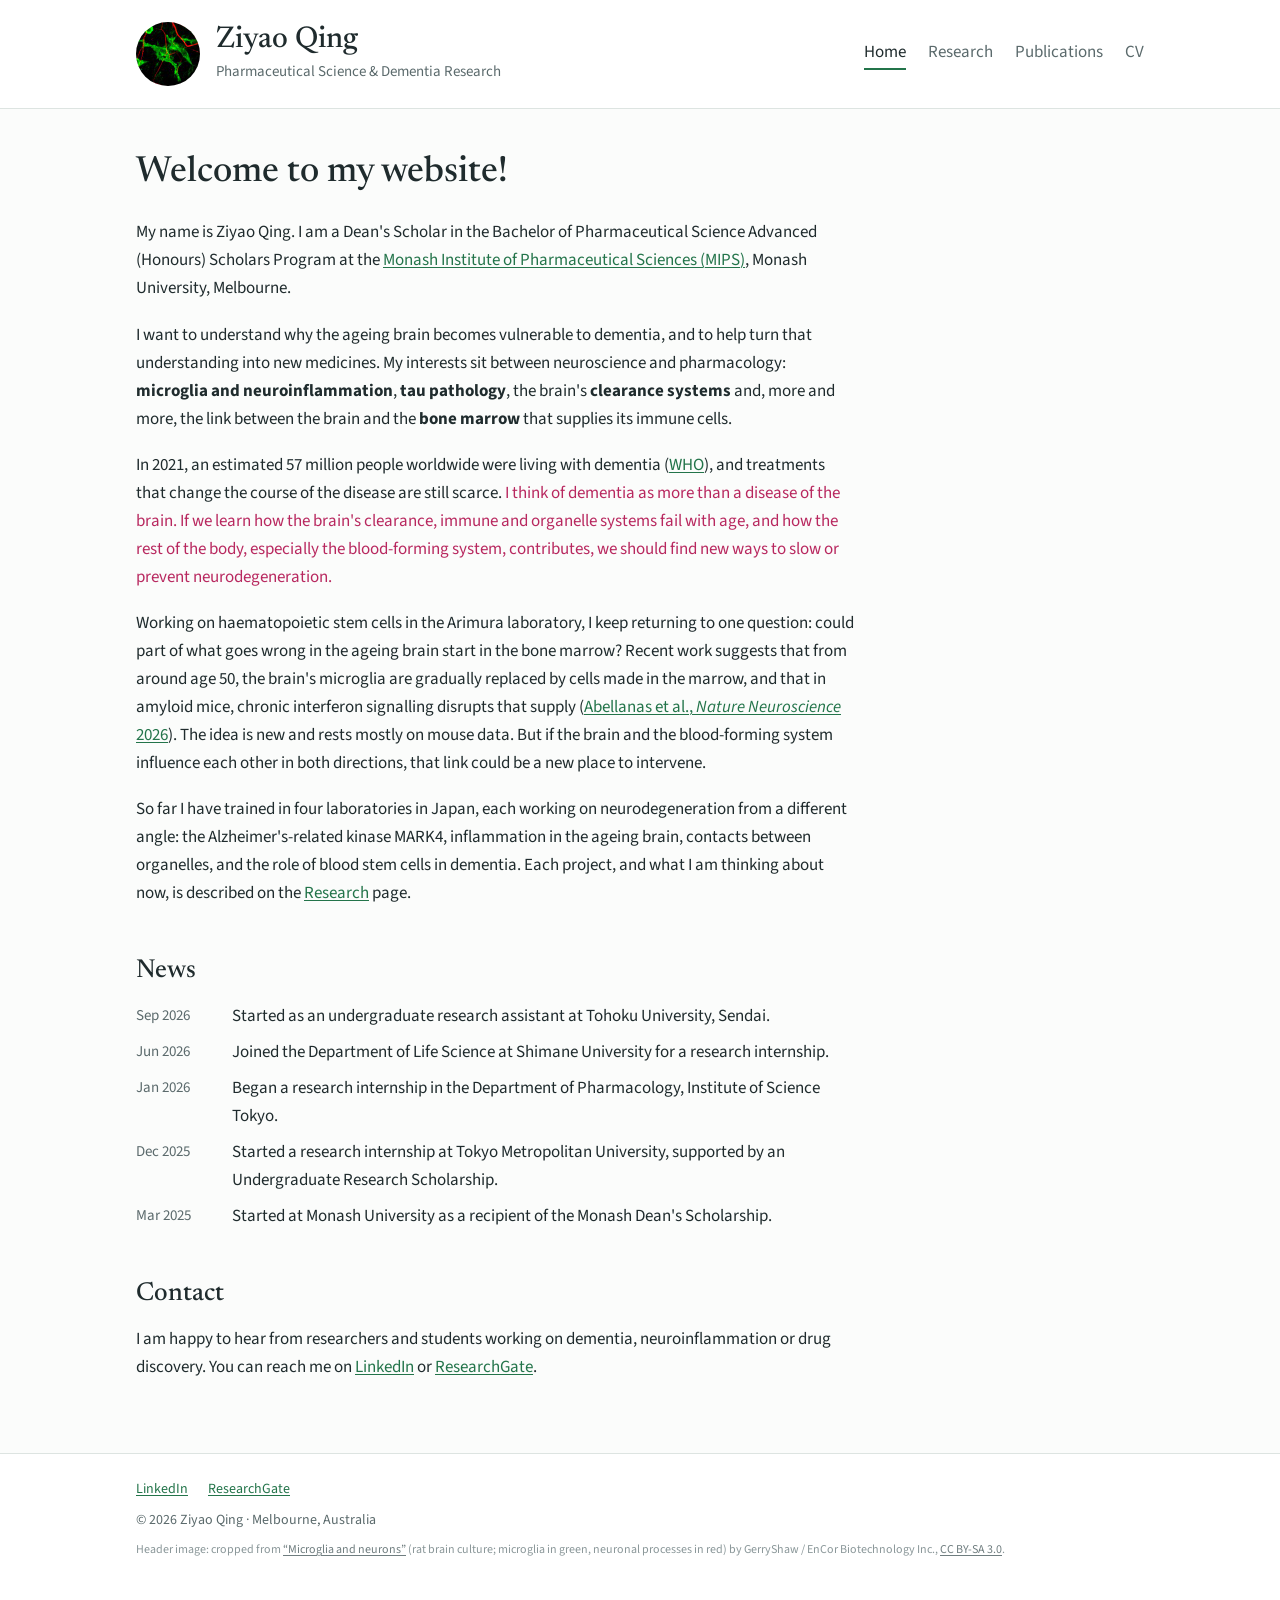
==== commit 34114c52: "Fix research figure layout (lazy images collapsed to 0px), pair figures with text, align pages with " ====
--- a/index.html
+++ b/index.html
@@ -28,7 +28,7 @@
     </div>
   </header>
 
-  <main class="wrapper">
+  <main class="wrapper wide prose">
     <h1>Welcome to my website!</h1>
 
     <p>My name is Ziyao Qing. I am a Dean's Scholar in the Bachelor of Pharmaceutical Science Advanced (Honours) Scholars
--- a/style.css
+++ b/style.css
@@ -29,6 +29,7 @@
 
 .wrapper { max-width: 760px; margin: 0 auto; padding: 0 16px; }
 .wrapper.wide { max-width: 1040px; }
+.prose > * { max-width: 720px; }
 
 /* ---------- header ---------- */
 .masthead { border-bottom: 1px solid var(--rule); padding: 22px 0; margin-bottom: 44px; background: #fff; }
@@ -111,14 +112,14 @@
 .run-in { font-weight: 600; }
 
 .fig { margin: 0; background: #fff; border: 1px solid var(--rule); border-radius: 10px; padding: 14px; }
-.fig img { display: block; margin: 0 auto; max-width: 100%; height: auto; }
+.fig img { display: block; margin: 0 auto; width: auto; max-width: 100%; height: auto; max-height: 320px; }
 .fig figcaption { font-size: 14px; line-height: 1.5; color: var(--muted); margin-top: 12px; }
 .fig figcaption b { color: var(--ink); font-weight: 600; }
 .fig .credit { display: block; margin-top: 6px; font-size: 13px; }
-.figs { display: grid; gap: 16px; }
-.fig img.square { max-width: 300px; }
-.fig-row { display: grid; grid-template-columns: repeat(2, minmax(0, 1fr)); gap: 20px; margin: 28px 0 22px; align-items: start; }
-.fig-row .fig img { max-height: 340px; width: auto; }
+.fig img.tall { max-height: 440px; }
+.fig-row { display: grid; grid-template-columns: repeat(2, minmax(0, 1fr)); gap: 24px; margin: 28px 0 22px; align-items: start; }
+.theme-body.second { margin-top: 28px; }
+.theme-body.second .thoughts { margin-top: 0; }
 
 .thoughts {
   margin: 28px 0 0; padding: 18px 22px; background: var(--neurite-soft);
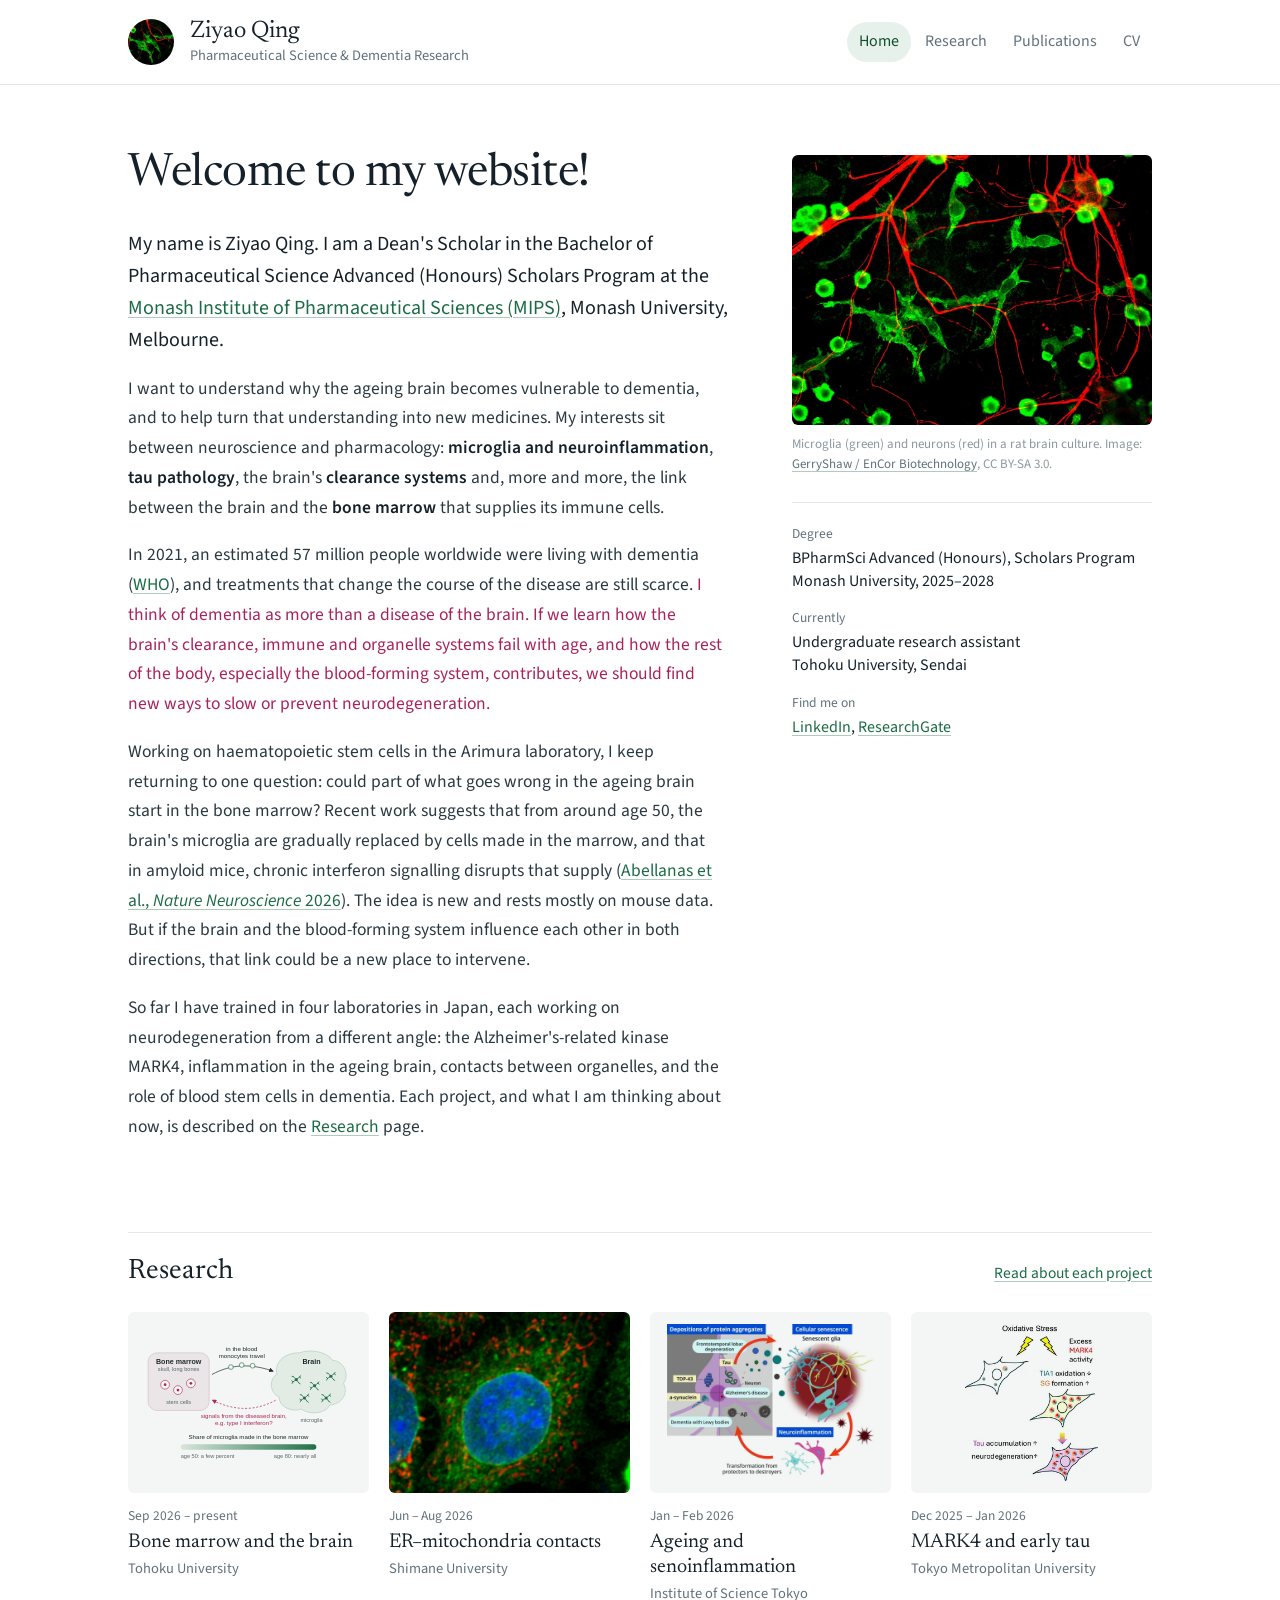
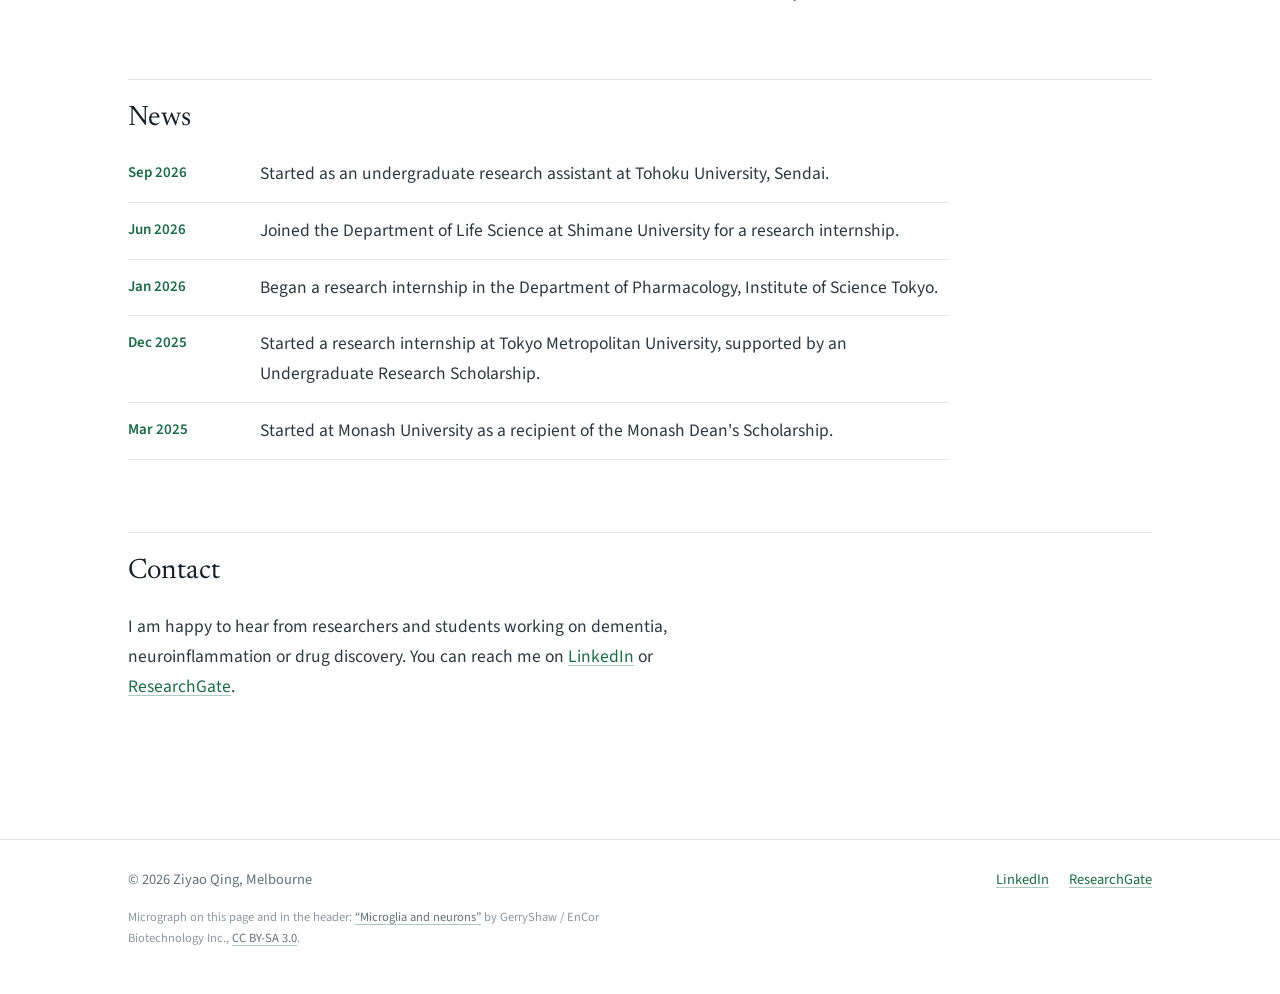
==== commit b9840dbe: "Refine visual design: figure plates, theme headers, tiles, collapsible references, CV grid, new home" ====
--- a/index.html
+++ b/index.html
@@ -8,19 +8,19 @@
   <link rel="icon" type="image/png" href="images/favicon.png">
   <link rel="preconnect" href="https://fonts.googleapis.com">
   <link rel="preconnect" href="https://fonts.gstatic.com" crossorigin>
-  <link rel="stylesheet" href="https://fonts.googleapis.com/css2?family=Newsreader:opsz,wght@6..72,400;6..72,500&family=Source+Sans+3:wght@400;600&display=swap">
+  <link rel="stylesheet" href="https://fonts.googleapis.com/css2?family=Newsreader:ital,opsz,wght@0,6..72,400;0,6..72,500;1,6..72,400&family=Source+Sans+3:wght@400;600&display=swap">
   <link rel="stylesheet" href="style.css">
 </head>
 <body>
   <header class="masthead">
     <div class="wrapper">
-      <a href="index.html" class="site-avatar"><img src="images/avatar.jpg" alt="Microglia (green) and neurons (red) in a rat brain culture" width="64" height="64"></a>
+      <a href="index.html" class="site-avatar" aria-hidden="true" tabindex="-1"><img src="images/avatar.jpg" alt="" width="46" height="46"></a>
       <div class="site-info">
         <a href="index.html" class="site-name">Ziyao Qing</a>
         <p class="site-description">Pharmaceutical Science &amp; Dementia Research</p>
       </div>
       <nav aria-label="Main">
-        <a href="index.html" class="active">Home</a>
+        <a href="index.html" class="active" aria-current="page">Home</a>
         <a href="research.html">Research</a>
         <a href="publications.html">Publications</a>
         <a href="cv.html">CV</a>
@@ -28,61 +28,97 @@
     </div>
   </header>
 
-  <main class="wrapper wide prose">
-    <h1>Welcome to my website!</h1>
+  <main class="wrapper">
+    <section class="intro">
+      <div class="intro-text">
+        <h1>Welcome to my website!</h1>
 
-    <p>My name is Ziyao Qing. I am a Dean's Scholar in the Bachelor of Pharmaceutical Science Advanced (Honours) Scholars
-      Program at the <a href="https://www.monash.edu/pharm">Monash Institute of Pharmaceutical Sciences (MIPS)</a>, Monash
-      University, Melbourne.</p>
+        <p class="lead">My name is Ziyao Qing. I am a Dean's Scholar in the Bachelor of Pharmaceutical Science Advanced
+          (Honours) Scholars Program at the <a href="https://www.monash.edu/pharm">Monash Institute of Pharmaceutical
+          Sciences (MIPS)</a>, Monash University, Melbourne.</p>
 
-    <p>I want to understand why the ageing brain becomes vulnerable to dementia, and to help turn that understanding
-      into new medicines. My interests sit between neuroscience and pharmacology: <strong>microglia and
-      neuroinflammation</strong>, <strong>tau pathology</strong>, the brain's <strong>clearance systems</strong> and, more
-      and more, the link between the brain and the <strong>bone marrow</strong> that supplies its immune cells.</p>
+        <p>I want to understand why the ageing brain becomes vulnerable to dementia, and to help turn that understanding
+          into new medicines. My interests sit between neuroscience and pharmacology: <strong>microglia and
+          neuroinflammation</strong>, <strong>tau pathology</strong>, the brain's <strong>clearance systems</strong> and,
+          more and more, the link between the brain and the <strong>bone marrow</strong> that supplies its immune cells.</p>
 
-    <p>In 2021, an estimated 57 million people worldwide were living with dementia
-      (<a href="https://www.who.int/news-room/fact-sheets/detail/dementia">WHO</a>), and treatments that change the course
-      of the disease are still scarce. <span class="highlight">I think of dementia as more than a disease of the brain. If
-      we learn how the brain's clearance, immune and organelle systems fail with age, and how the rest of the body,
-      especially the blood-forming system, contributes, we should find new ways to slow or prevent
-      neurodegeneration.</span></p>
+        <p>In 2021, an estimated 57 million people worldwide were living with dementia
+          (<a href="https://www.who.int/news-room/fact-sheets/detail/dementia">WHO</a>), and treatments that change the
+          course of the disease are still scarce. <span class="highlight">I think of dementia as more than a disease of the
+          brain. If we learn how the brain's clearance, immune and organelle systems fail with age, and how the rest of the
+          body, especially the blood-forming system, contributes, we should find new ways to slow or prevent
+          neurodegeneration.</span></p>
 
-    <p>Working on haematopoietic stem cells in the Arimura laboratory, I keep returning to one question: could part of
-      what goes wrong in the ageing brain start in the bone marrow? Recent work suggests that from around age 50, the
-      brain's microglia are gradually replaced by cells made in the marrow, and that in amyloid mice, chronic interferon
-      signalling disrupts that supply
-      (<a href="https://doi.org/10.1038/s41593-026-02417-7">Abellanas et al., <em>Nature Neuroscience</em> 2026</a>). The
-      idea is new and rests mostly on mouse data. But if the brain and the blood-forming system influence each other in
-      both directions, that link could be a new place to intervene.</p>
+        <p>Working on haematopoietic stem cells in the Arimura laboratory, I keep returning to one question: could part of
+          what goes wrong in the ageing brain start in the bone marrow? Recent work suggests that from around age 50, the
+          brain's microglia are gradually replaced by cells made in the marrow, and that in amyloid mice, chronic interferon
+          signalling disrupts that supply
+          (<a href="https://doi.org/10.1038/s41593-026-02417-7">Abellanas et al., <em>Nature Neuroscience</em> 2026</a>).
+          The idea is new and rests mostly on mouse data. But if the brain and the blood-forming system influence each
+          other in both directions, that link could be a new place to intervene.</p>
 
-    <p>So far I have trained in four laboratories in Japan, each working on neurodegeneration from a different angle: the
-      Alzheimer's-related kinase MARK4, inflammation in the ageing brain, contacts between organelles, and the role of
-      blood stem cells in dementia. Each project, and what I am thinking about now, is described on the
-      <a href="research.html">Research</a> page.</p>
+        <p>So far I have trained in four laboratories in Japan, each working on neurodegeneration from a different angle:
+          the Alzheimer's-related kinase MARK4, inflammation in the ageing brain, contacts between organelles, and the role
+          of blood stem cells in dementia. Each project, and what I am thinking about now, is described on the
+          <a href="research.html">Research</a> page.</p>
+      </div>
 
-    <h2>News</h2>
-    <ul class="plain news">
-      <li><span class="meta">Sep 2026</span> Started as an undergraduate research assistant at Tohoku University, Sendai.</li>
-      <li><span class="meta">Jun 2026</span> Joined the Department of Life Science at Shimane University for a research internship.</li>
-      <li><span class="meta">Jan 2026</span> Began a research internship in the Department of Pharmacology, Institute of Science Tokyo.</li>
-      <li><span class="meta">Dec 2025</span> Started a research internship at Tokyo Metropolitan University, supported by an Undergraduate Research Scholarship.</li>
-      <li><span class="meta">Mar 2025</span> Started at Monash University as a recipient of the Monash Dean's Scholarship.</li>
+      <aside>
+        <figure class="portrait">
+          <img src="images/microglia-neurons.webp" width="1200" height="900" alt="Fluorescence micrograph: microglia in green and branching neuronal processes in red, in a rat brain culture.">
+          <figcaption>Microglia (green) and neurons (red) in a rat brain culture. Image:
+            <a href="https://commons.wikimedia.org/wiki/File:Microglia_and_neurons.jpg">GerryShaw / EnCor Biotechnology</a>,
+            CC BY-SA 3.0.</figcaption>
+        </figure>
+        <dl class="facts">
+          <div><dt>Degree</dt><dd>BPharmSci Advanced (Honours), Scholars Program<br>Monash University, 2025–2028</dd></div>
+          <div><dt>Currently</dt><dd>Undergraduate research assistant<br>Tohoku University, Sendai</dd></div>
+          <div><dt>Find me on</dt><dd><a href="https://www.linkedin.com/in/ziyaoqing8964/">LinkedIn</a>,
+            <a href="https://www.researchgate.net/profile/Ziyao-Qing">ResearchGate</a></dd></div>
+        </dl>
+      </aside>
+    </section>
+
+    <div class="section-head">
+      <h2>Research</h2>
+      <a href="research.html">Read about each project</a>
+    </div>
+    <ul class="tiles" aria-label="Research themes">
+      <li><a href="research.html#bone-marrow"><span class="thumb"><img src="images/brain-bone-marrow-loop.svg" alt=""></span><span class="when">Sep 2026 – present</span><strong>Bone marrow and the brain</strong><span class="where">Tohoku University</span></a></li>
+      <li><a href="research.html#organelle-contacts"><span class="thumb photo"><img src="images/nagoya-sigma1r-atad3a-micrograph.webp" alt=""></span><span class="when">Jun – Aug 2026</span><strong>ER–mitochondria contacts</strong><span class="where">Shimane University</span></a></li>
+      <li><a href="research.html#senoinflammation"><span class="thumb"><img src="images/higuchi-moonshot-senoinflammation.webp" alt=""></span><span class="when">Jan – Feb 2026</span><strong>Ageing and senoinflammation</strong><span class="where">Institute of Science Tokyo</span></a></li>
+      <li><a href="research.html#mark4"><span class="thumb"><img src="images/ando-febs-2026-graphical-abstract.webp" alt=""></span><span class="when">Dec 2025 – Jan 2026</span><strong>MARK4 and early tau</strong><span class="where">Tokyo Metropolitan University</span></a></li>
     </ul>
 
-    <h2>Contact</h2>
-    <p>I am happy to hear from researchers and students working on dementia, neuroinflammation or drug discovery.
-      You can reach me on <a href="https://www.linkedin.com/in/ziyaoqing8964/">LinkedIn</a> or
+    <div class="section-head">
+      <h2>News</h2>
+    </div>
+    <ul class="news">
+      <li><time datetime="2026-09">Sep 2026</time><span>Started as an undergraduate research assistant at Tohoku University, Sendai.</span></li>
+      <li><time datetime="2026-06">Jun 2026</time><span>Joined the Department of Life Science at Shimane University for a research internship.</span></li>
+      <li><time datetime="2026-01">Jan 2026</time><span>Began a research internship in the Department of Pharmacology, Institute of Science Tokyo.</span></li>
+      <li><time datetime="2025-12">Dec 2025</time><span>Started a research internship at Tokyo Metropolitan University, supported by an Undergraduate Research Scholarship.</span></li>
+      <li><time datetime="2025-03">Mar 2025</time><span>Started at Monash University as a recipient of the Monash Dean's Scholarship.</span></li>
+    </ul>
+
+    <div class="section-head">
+      <h2>Contact</h2>
+    </div>
+    <p class="contact">I am happy to hear from researchers and students working on dementia, neuroinflammation or drug
+      discovery. You can reach me on <a href="https://www.linkedin.com/in/ziyaoqing8964/">LinkedIn</a> or
       <a href="https://www.researchgate.net/profile/Ziyao-Qing">ResearchGate</a>.</p>
   </main>
 
   <footer>
     <div class="wrapper">
-      <div class="links">
-        <a href="https://www.linkedin.com/in/ziyaoqing8964/">LinkedIn</a>
-        <a href="https://www.researchgate.net/profile/Ziyao-Qing">ResearchGate</a>
+      <div class="foot">
+        <span>&copy; 2026 Ziyao Qing, Melbourne</span>
+        <span class="links">
+          <a href="https://www.linkedin.com/in/ziyaoqing8964/">LinkedIn</a>
+          <a href="https://www.researchgate.net/profile/Ziyao-Qing">ResearchGate</a>
+        </span>
       </div>
-      © 2026 Ziyao Qing · Melbourne, Australia
-      <p class="credit">Header image: cropped from <a href="https://commons.wikimedia.org/wiki/File:Microglia_and_neurons.jpg">“Microglia and neurons”</a> (rat brain culture; microglia in green, neuronal processes in red) by GerryShaw / EnCor Biotechnology Inc., <a href="https://creativecommons.org/licenses/by-sa/3.0/">CC BY-SA 3.0</a>.</p>
+      <p class="credit">Micrograph on this page and in the header: <a href="https://commons.wikimedia.org/wiki/File:Microglia_and_neurons.jpg">&ldquo;Microglia and neurons&rdquo;</a> by GerryShaw / EnCor Biotechnology Inc., <a href="https://creativecommons.org/licenses/by-sa/3.0/">CC BY-SA 3.0</a>.</p>
     </div>
   </footer>
 </body>
--- a/style.css
+++ b/style.css
@@ -1,150 +1,235 @@
-/* ---------- tokens ---------- */
+/* ==========================================================
+   Ziyao Qing – site styles
+   Palette taken from the header micrograph: microglia green,
+   neurite red, on a clean white "slide".
+   ========================================================== */
 :root {
-  --paper: #fbfcfb;
-  --ink: #1f2b2d;
-  --muted: #5b6a6c;
-  --rule: #dde4e1;
-  --panel: #f1f5f2;
-  --glia: #23744a;        /* microglia green, from the avatar micrograph */
-  --glia-soft: #e3efe7;
-  --neurite: #b8285f;     /* neurite magenta, used sparingly */
-  --neurite-soft: #f8edf2;
+  --paper: #ffffff;
+  --ink: #15212a;
+  --body: #2a3840;
+  --muted: #62717a;
+  --faint: #8b989f;
+  --rule: #e3e8e6;
+  --plate: #f3f6f4;
+  --glia: #1c6b47;
+  --glia-dark: #13502f;
+  --glia-tint: #e7f1eb;
+  --neurite: #a8235a;
+  --neurite-dark: #7a1840;
   --serif: "Newsreader", Georgia, "Times New Roman", serif;
   --sans: "Source Sans 3", "Source Sans Pro", Helvetica, Arial, sans-serif;
+  --measure: 66ch;
+  --page: 1080px;
 }
 
 * { box-sizing: border-box; }
-html { -webkit-text-size-adjust: 100%; }
+html { -webkit-text-size-adjust: 100%; scroll-behavior: smooth; scroll-padding-top: 24px; }
+@media (prefers-reduced-motion: reduce) { html { scroll-behavior: auto; } }
 
 body {
   margin: 0;
   background: var(--paper);
-  color: var(--ink);
-  font: 17px/1.65 var(--sans);
-}
-
-a { color: var(--glia); text-decoration: underline; text-decoration-thickness: 1px; text-underline-offset: 2px; }
-a:hover { color: #175636; text-decoration-thickness: 2px; }
-a:focus-visible { outline: 2px solid var(--glia); outline-offset: 2px; border-radius: 2px; }
-
-.wrapper { max-width: 760px; margin: 0 auto; padding: 0 16px; }
-.wrapper.wide { max-width: 1040px; }
+  color: var(--body);
+  font: 17.5px/1.7 var(--sans);
+  font-feature-settings: "kern", "liga";
+  text-rendering: optimizeLegibility;
+  -webkit-font-smoothing: antialiased;
+}
+
+a { color: var(--glia); text-decoration: underline; text-decoration-color: rgba(28, 107, 71, .35);
+    text-decoration-thickness: 1px; text-underline-offset: 3px; transition: text-decoration-color .15s; }
+a:hover { color: var(--glia-dark); text-decoration-color: currentColor; }
+a:focus-visible { outline: 2px solid var(--glia); outline-offset: 3px; border-radius: 2px; }
+
+.wrapper { max-width: var(--page); margin: 0 auto; padding: 0 28px; }
+
+h1, h2, h3 { font-family: var(--serif); font-weight: 400; color: var(--ink); font-optical-sizing: auto; }
+h1 { font-size: clamp(34px, 4.4vw, 46px); line-height: 1.1; letter-spacing: -0.01em; margin: 0 0 28px; }
+h2 { font-size: 28px; line-height: 1.2; margin: 64px 0 18px; }
+h3 { font-size: 21px; line-height: 1.3; margin: 0 0 4px; font-weight: 500; }
+p { margin: 0 0 18px; }
+strong { color: var(--ink); font-weight: 600; }
+
+.highlight { color: var(--neurite); }
+.note { color: var(--muted); font-size: 15px; line-height: 1.6; }
+.placeholder { color: var(--muted); }
+
+/* ---------- header ---------- */
+.masthead { border-bottom: 1px solid var(--rule); background: var(--paper); }
+.masthead .wrapper { display: flex; align-items: center; gap: 16px; min-height: 84px; flex-wrap: wrap; }
+.site-avatar img { width: 46px; height: 46px; border-radius: 50%; display: block; object-fit: cover; }
+.site-info { flex: 1 1 auto; min-width: 0; }
+.site-name { display: block; font-family: var(--serif); font-size: 24px; line-height: 1.1; color: var(--ink); text-decoration: none; }
+.site-name:hover { color: var(--ink); }
+.site-description { margin: 3px 0 0; color: var(--muted); font-size: 14.5px; line-height: 1.3; }
+
+nav { display: flex; gap: 2px; }
+nav a {
+  color: var(--muted); font-size: 16px; text-decoration: none; padding: 6px 12px; border-radius: 999px;
+  transition: background-color .15s, color .15s;
+}
+nav a:hover { color: var(--ink); background: var(--plate); }
+nav a.active { color: var(--glia-dark); background: var(--glia-tint); }
+
+main.wrapper { padding-top: 64px; padding-bottom: 24px; }
+.contact { max-width: var(--measure); }
 .prose > * { max-width: 720px; }
 
-/* ---------- header ---------- */
-.masthead { border-bottom: 1px solid var(--rule); padding: 22px 0; margin-bottom: 44px; background: #fff; }
-.masthead .wrapper { display: flex; align-items: center; flex-wrap: wrap; gap: 16px; max-width: 1040px; }
-
-.site-avatar img { width: 64px; height: 64px; border-radius: 50%; display: block; object-fit: cover; }
-
-.site-info { flex: 1 1 auto; min-width: 180px; }
-.site-name {
-  display: block; color: var(--ink); font-family: var(--serif); font-size: 30px; font-weight: 500;
-  line-height: 1.15; text-decoration: none;
-}
-.site-name:hover { color: var(--ink); }
-.site-description { margin: 2px 0 0; color: var(--muted); font-size: 15px; }
-
-nav { display: flex; flex-wrap: wrap; gap: 4px 22px; }
-nav a { color: var(--muted); font-size: 17px; text-decoration: none; padding-bottom: 2px; border-bottom: 2px solid transparent; }
-nav a.active { color: var(--ink); border-bottom-color: var(--glia); }
-nav a:hover { color: var(--ink); }
-
-/* ---------- content ---------- */
-h1, h2, h3 { font-family: var(--serif); font-weight: 500; color: var(--ink); }
-h1 { font-size: 36px; line-height: 1.15; margin: 0 0 24px; }
-h2 { font-size: 26px; line-height: 1.25; margin: 48px 0 14px; }
-h3 { font-size: 20px; line-height: 1.3; margin: 28px 0 4px; }
-p { margin: 0 0 18px; }
-
-.highlight { color: var(--neurite); }
-
-.meta { color: var(--muted); font-size: 15px; margin: 0 0 8px; }
-
-.entry { margin-bottom: 32px; }
-.entry .project {
-  display: inline-block; margin-top: 4px; padding: 6px 12px; background: var(--panel);
-  border-left: 3px solid var(--glia); font-size: 15px; color: var(--muted);
-}
-
-ul.plain { padding-left: 20px; margin: 0 0 18px; }
-ul.plain li { margin-bottom: 6px; }
-
-ul.news { list-style: none; padding-left: 0; }
-ul.news li { display: grid; grid-template-columns: 84px 1fr; gap: 0 12px; margin-bottom: 8px; }
-ul.news .meta { margin: 0; padding-top: 2px; }
-
-.tags { display: flex; flex-wrap: wrap; gap: 8px; margin: 0 0 18px; padding: 0; list-style: none; }
-.tags li { background: var(--glia-soft); color: #1d5b3b; padding: 2px 12px; border-radius: 999px; font-size: 15px; }
-
-.placeholder { color: var(--muted); font-style: italic; }
-.note { color: var(--muted); font-size: 15px; }
+/* ---------- home ---------- */
+.intro { display: grid; grid-template-columns: minmax(0, 1fr) 360px; gap: 64px; align-items: start; }
+.intro-text p { max-width: var(--measure); }
+.intro-text .lead { font-size: 20px; line-height: 1.6; color: var(--ink); }
+
+.portrait { margin: 6px 0 0; }
+.portrait img { display: block; width: 100%; height: auto; border-radius: 6px; }
+.portrait figcaption { font-size: 13px; line-height: 1.5; color: var(--faint); margin-top: 10px; }
+.portrait figcaption a { color: var(--muted); }
+
+.facts { margin: 28px 0 0; padding: 20px 0 0; border-top: 1px solid var(--rule); display: grid; gap: 14px; }
+.facts div { display: grid; gap: 1px; }
+.facts dt { font-size: 13.5px; color: var(--muted); }
+.facts dd { margin: 0; font-size: 16px; line-height: 1.45; color: var(--ink); }
+
+.section-head { display: flex; align-items: baseline; justify-content: space-between; gap: 16px; margin: 72px 0 24px;
+  padding-top: 22px; border-top: 1px solid var(--rule); }
+.section-head h2 { margin: 0; }
+.section-head a { font-size: 15.5px; white-space: nowrap; }
+
+ul.news { list-style: none; padding: 0; margin: 0; max-width: 820px; }
+ul.news li { display: grid; grid-template-columns: 112px 1fr; gap: 0 20px; padding: 13px 0; border-bottom: 1px solid var(--rule); }
+ul.news li:first-child { padding-top: 0; }
+ul.news time { color: var(--glia); font-size: 15px; font-weight: 600; font-variant-numeric: tabular-nums; padding-top: 1px; }
+
+/* theme tiles (home + research) */
+.tiles { display: grid; grid-template-columns: repeat(4, minmax(0, 1fr)); gap: 20px; margin: 0; padding: 0; list-style: none; }
+.tiles a { display: block; color: var(--body); text-decoration: none; }
+.tiles .thumb {
+  aspect-ratio: 4 / 3; background: var(--plate); border-radius: 6px; overflow: hidden;
+  display: flex; align-items: center; justify-content: center; padding: 12px; transition: background-color .2s;
+}
+.tiles .thumb img { display: block; max-width: 100%; max-height: 100%; width: auto; height: auto; mix-blend-mode: multiply; }
+.tiles .thumb.photo { padding: 0; }
+.tiles .thumb.photo img { width: 100%; height: 100%; object-fit: cover; mix-blend-mode: normal; }
+.tiles a:hover .thumb { background: var(--glia-tint); }
+.tiles .when { display: block; margin-top: 12px; font-size: 13.5px; color: var(--muted); font-variant-numeric: tabular-nums; }
+.tiles strong { display: block; font-family: var(--serif); font-weight: 400; font-size: 20px; line-height: 1.25; color: var(--ink); margin-top: 2px; }
+.tiles a:hover strong { color: var(--glia-dark); }
+.tiles .where { display: block; font-size: 14.5px; color: var(--muted); margin-top: 2px; }
 
 /* ---------- research page ---------- */
-.research-hero { padding: 8px 0 8px; }
-.research-hero .question {
-  font-family: var(--serif); font-size: clamp(30px, 4.6vw, 46px); line-height: 1.12; font-weight: 400;
-  margin: 0 0 22px; max-width: 22ch;
-}
-.research-hero .lede { font-size: 19px; max-width: 62ch; color: #33413f; }
-
-.ways { display: grid; grid-template-columns: repeat(2, minmax(0, 1fr)); gap: 14px; margin: 28px 0 8px; padding: 0; list-style: none; }
-.ways a {
-  display: grid; grid-template-columns: 76px 1fr; gap: 14px; align-items: center; padding: 12px;
-  background: #fff; border: 1px solid var(--rule); border-radius: 10px; text-decoration: none; color: var(--ink);
-}
-.ways a:hover { border-color: var(--glia); }
-.ways img { width: 76px; height: 76px; object-fit: contain; background: var(--panel); border-radius: 6px; }
-.ways strong { display: block; font-family: var(--serif); font-weight: 500; font-size: 18px; line-height: 1.25; }
-.ways a > span > span { display: block; color: var(--muted); font-size: 14px; }
-
-.interests { margin-top: 8px; }
-.interests ul.plain { max-width: 68ch; }
-
-.theme { border-top: 1px solid var(--rule); padding-top: 40px; margin-top: 56px; }
-.theme-place { color: var(--muted); font-size: 15px; margin: 0 0 6px; }
-.theme h2 { font-size: clamp(26px, 3.4vw, 34px); line-height: 1.18; font-weight: 400; margin: 0 0 6px; max-width: 26ch; }
-.theme-topic { font-size: 16px; color: var(--muted); margin: 0 0 24px; }
-.theme-topic strong { color: var(--ink); font-weight: 600; }
-
-.theme-body { display: grid; grid-template-columns: minmax(0, 1.15fr) minmax(0, 1fr); gap: 36px; align-items: start; }
-.theme-body p { max-width: 62ch; }
-.run-in { font-weight: 600; }
-
-.fig { margin: 0; background: #fff; border: 1px solid var(--rule); border-radius: 10px; padding: 14px; }
-.fig img { display: block; margin: 0 auto; width: auto; max-width: 100%; height: auto; max-height: 320px; }
-.fig figcaption { font-size: 14px; line-height: 1.5; color: var(--muted); margin-top: 12px; }
+.research-hero h1 { font-size: clamp(36px, 5vw, 56px); line-height: 1.06; letter-spacing: -0.015em; max-width: 19ch; margin-bottom: 26px; }
+.research-hero .lede { font-size: 20px; line-height: 1.6; max-width: 60ch; color: var(--ink); margin-bottom: 48px; }
+
+.interests { margin-top: 88px; padding-top: 24px; border-top: 1px solid var(--rule); }
+.interests h2 { margin-top: 0; }
+.tags { display: flex; flex-wrap: wrap; gap: 8px; margin: 0 0 36px; padding: 0; list-style: none; }
+.tags li { background: var(--glia-tint); color: var(--glia-dark); padding: 3px 13px; border-radius: 999px; font-size: 14.5px; }
+
+.interest-grid { display: grid; grid-template-columns: repeat(2, minmax(0, 1fr)); gap: 28px 48px; margin: 0 0 48px; }
+.interest-grid h3 { font-size: 20px; margin-bottom: 6px; }
+.interest-grid p { margin: 0; font-size: 16.5px; }
+
+.theme { margin-top: 96px; padding-top: 28px; border-top: 1px solid var(--ink); }
+.theme-head { display: grid; grid-template-columns: 220px minmax(0, 1fr); gap: 0 40px; margin-bottom: 40px; }
+.theme-meta { font-size: 15px; line-height: 1.5; color: var(--muted); padding-top: 8px; }
+.theme-meta .when { display: block; color: var(--glia); font-weight: 600; font-variant-numeric: tabular-nums; margin-bottom: 2px; }
+.theme h2 { font-size: clamp(30px, 3.6vw, 40px); line-height: 1.12; letter-spacing: -0.01em; margin: 0 0 14px; max-width: 22ch; }
+.theme-topic { font-size: 16px; line-height: 1.55; color: var(--muted); margin: 0; }
+
+.theme-body { display: grid; grid-template-columns: minmax(0, 1.1fr) minmax(0, 1fr); gap: 56px; align-items: start; }
+.theme-body + .theme-body { margin-top: 48px; }
+.theme-body p { max-width: var(--measure); }
+.run-in { font-weight: 600; color: var(--ink); }
+
+/* figures as plates */
+.fig { margin: 0; }
+.fig .plate { background: var(--plate); border-radius: 6px; padding: 22px; display: flex; justify-content: center; }
+.fig .plate img { display: block; width: auto; max-width: 100%; height: auto; max-height: 320px; mix-blend-mode: multiply; }
+.fig .plate img.tall { max-height: 440px; }
+.fig .plate.dark { background: #0d1210; padding: 0; overflow: hidden; }
+.fig .plate.dark img { mix-blend-mode: normal; width: 100%; max-height: none; }
+.fig figcaption { font-size: 14.5px; line-height: 1.55; color: var(--muted); margin-top: 14px; max-width: 60ch; }
 .fig figcaption b { color: var(--ink); font-weight: 600; }
-.fig .credit { display: block; margin-top: 6px; font-size: 13px; }
-.fig img.tall { max-height: 440px; }
-.fig-row { display: grid; grid-template-columns: repeat(2, minmax(0, 1fr)); gap: 24px; margin: 28px 0 22px; align-items: start; }
-.theme-body.second { margin-top: 28px; }
-.theme-body.second .thoughts { margin-top: 0; }
-
-.thoughts {
-  margin: 28px 0 0; padding: 18px 22px; background: var(--neurite-soft);
-  border-left: 3px solid var(--neurite); border-radius: 0 10px 10px 0;
-}
-.thoughts h3 { font-size: 19px; margin: 0 0 8px; color: #7c1c41; }
-.thoughts p { margin: 0; max-width: 72ch; }
-
-.refs { margin: 18px 0 0; font-size: 14px; color: var(--muted); line-height: 1.6; max-width: 90ch; }
-.refs b { color: var(--ink); font-weight: 600; }
+.fig .credit { display: block; margin-top: 5px; font-size: 13px; color: var(--faint); }
+.fig .credit a { color: var(--muted); }
+
+.fig-row { display: grid; grid-template-columns: repeat(2, minmax(0, 1fr)); gap: 32px; margin: 0 0 28px; align-items: start; }
+
+.thoughts { border-left: 2px solid var(--neurite); padding: 2px 0 2px 26px; }
+.thoughts h3 { font-size: 22px; color: var(--neurite-dark); margin: 0 0 12px; }
+.thoughts p { margin: 0; }
+.theme-body + .thoughts { margin-top: 48px; max-width: calc(var(--measure) + 28px); }
+
+details.refs { margin: 48px 0 0; border-top: 1px solid var(--rule); border-bottom: 1px solid var(--rule); }
+details.refs summary {
+  cursor: pointer; list-style: none; padding: 14px 0; font-size: 15.5px; color: var(--ink); font-weight: 600;
+  display: flex; justify-content: space-between; align-items: center; gap: 16px;
+}
+details.refs summary::-webkit-details-marker { display: none; }
+details.refs summary::after { content: "+"; font-weight: 400; font-size: 22px; line-height: 1; color: var(--glia); }
+details.refs[open] summary::after { content: "\2212"; }
+details.refs summary:hover { color: var(--glia-dark); }
+details.refs summary:focus-visible { outline: 2px solid var(--glia); outline-offset: 2px; }
+details.refs .refs-body { padding: 0 0 18px; font-size: 15px; line-height: 1.65; color: var(--muted); max-width: 92ch; }
+details.refs .refs-body p { margin: 0 0 10px; }
+details.refs .refs-body b { color: var(--ink); font-weight: 600; }
+
+/* ---------- CV ---------- */
+.cv-section { display: grid; grid-template-columns: 200px minmax(0, 1fr); gap: 0 40px; margin-top: 56px; padding-top: 22px; border-top: 1px solid var(--rule); }
+.cv-section > h2 { margin: 0; font-size: 24px; }
+.cv-list { display: grid; gap: 30px; }
+.cv-item { display: grid; grid-template-columns: 150px minmax(0, 1fr); gap: 0 28px; }
+.cv-item .when { color: var(--glia); font-size: 15px; font-weight: 600; font-variant-numeric: tabular-nums; padding-top: 3px; line-height: 1.45; }
+.cv-item h3 { font-size: 20px; }
+.cv-item .where { color: var(--muted); font-size: 15px; margin: 0 0 6px; }
+.cv-item p { margin: 0; }
+.cv-section .tags { margin: 0; }
+.cv-section .placeholder { margin: 0; padding-top: 4px; }
+.intro-line { max-width: var(--measure); font-size: 18px; color: var(--body); }
+.cv-plain { list-style: none; margin: 0; padding: 0; }
+.cv-plain li { padding: 10px 0; border-bottom: 1px solid var(--rule); }
+.cv-plain li:first-child { padding-top: 0; }
+.cv-plain li span { color: var(--muted); }
 
 /* ---------- footer ---------- */
-footer { border-top: 1px solid var(--rule); margin-top: 72px; padding: 24px 0 40px; color: var(--muted); font-size: 14px; background: #fff; }
-footer .wrapper { max-width: 1040px; }
-footer .links { display: flex; flex-wrap: wrap; gap: 8px 20px; margin-bottom: 8px; }
-footer .credit { margin: 8px 0 0; font-size: 12px; color: #8a9799; }
-footer .credit a { color: #6f7d7f; }
+footer { border-top: 1px solid var(--rule); margin-top: 96px; padding: 28px 0 44px; color: var(--muted); font-size: 14.5px; }
+footer .foot { display: flex; justify-content: space-between; gap: 12px 24px; flex-wrap: wrap; }
+footer .links { display: flex; gap: 20px; }
+footer .credit { margin: 14px 0 0; font-size: 12.5px; color: var(--faint); max-width: 90ch; }
+footer .credit a { color: var(--muted); }
+
+/* ---------- responsive ---------- */
+@media (max-width: 980px) {
+  .tiles { grid-template-columns: repeat(2, minmax(0, 1fr)); gap: 28px 20px; }
+  .intro { grid-template-columns: minmax(0, 1fr) 280px; gap: 40px; }
+  .theme-head { grid-template-columns: 1fr; }
+  .theme-meta { padding-top: 0; margin-bottom: 10px; }
+}
 
 @media (max-width: 760px) {
   body { font-size: 16.5px; }
-  .masthead { margin-bottom: 28px; }
-  nav { width: 100%; }
-  .site-name { font-size: 26px; }
-  .ways { grid-template-columns: 1fr; }
-  .theme-body { grid-template-columns: 1fr; gap: 20px; }
-  .fig-row { grid-template-columns: 1fr; }
-  .theme { margin-top: 40px; padding-top: 30px; }
-}
+  .wrapper { padding: 0 18px; }
+  .masthead .wrapper { min-height: 0; padding-top: 14px; padding-bottom: 10px; gap: 12px; }
+  .site-avatar img { width: 40px; height: 40px; }
+  .site-name { font-size: 21px; }
+  .site-description { font-size: 13.5px; }
+  nav { width: 100%; margin-left: -12px; overflow-x: auto; }
+  nav a { font-size: 15.5px; }
+  main.wrapper { padding-top: 36px; }
+  h2 { font-size: 25px; }
+  .intro { grid-template-columns: 1fr; gap: 28px; }
+  .intro-text .lead { font-size: 18.5px; }
+  .research-hero .lede { font-size: 18px; }
+  .interest-grid, .fig-row, .theme-body { grid-template-columns: 1fr; gap: 28px; }
+  .theme { margin-top: 64px; }
+  .thoughts { padding-left: 18px; }
+  ul.news li { grid-template-columns: 1fr; gap: 2px; }
+  .cv-section, .cv-item { grid-template-columns: 1fr; gap: 6px; }
+  .cv-section > h2 { margin-bottom: 14px; }
+  .section-head { margin-top: 56px; }
+}
+
+@media (max-width: 460px) {
+  .tiles { grid-template-columns: 1fr 1fr; gap: 22px 14px; }
+  .tiles strong { font-size: 17px; }
+}
